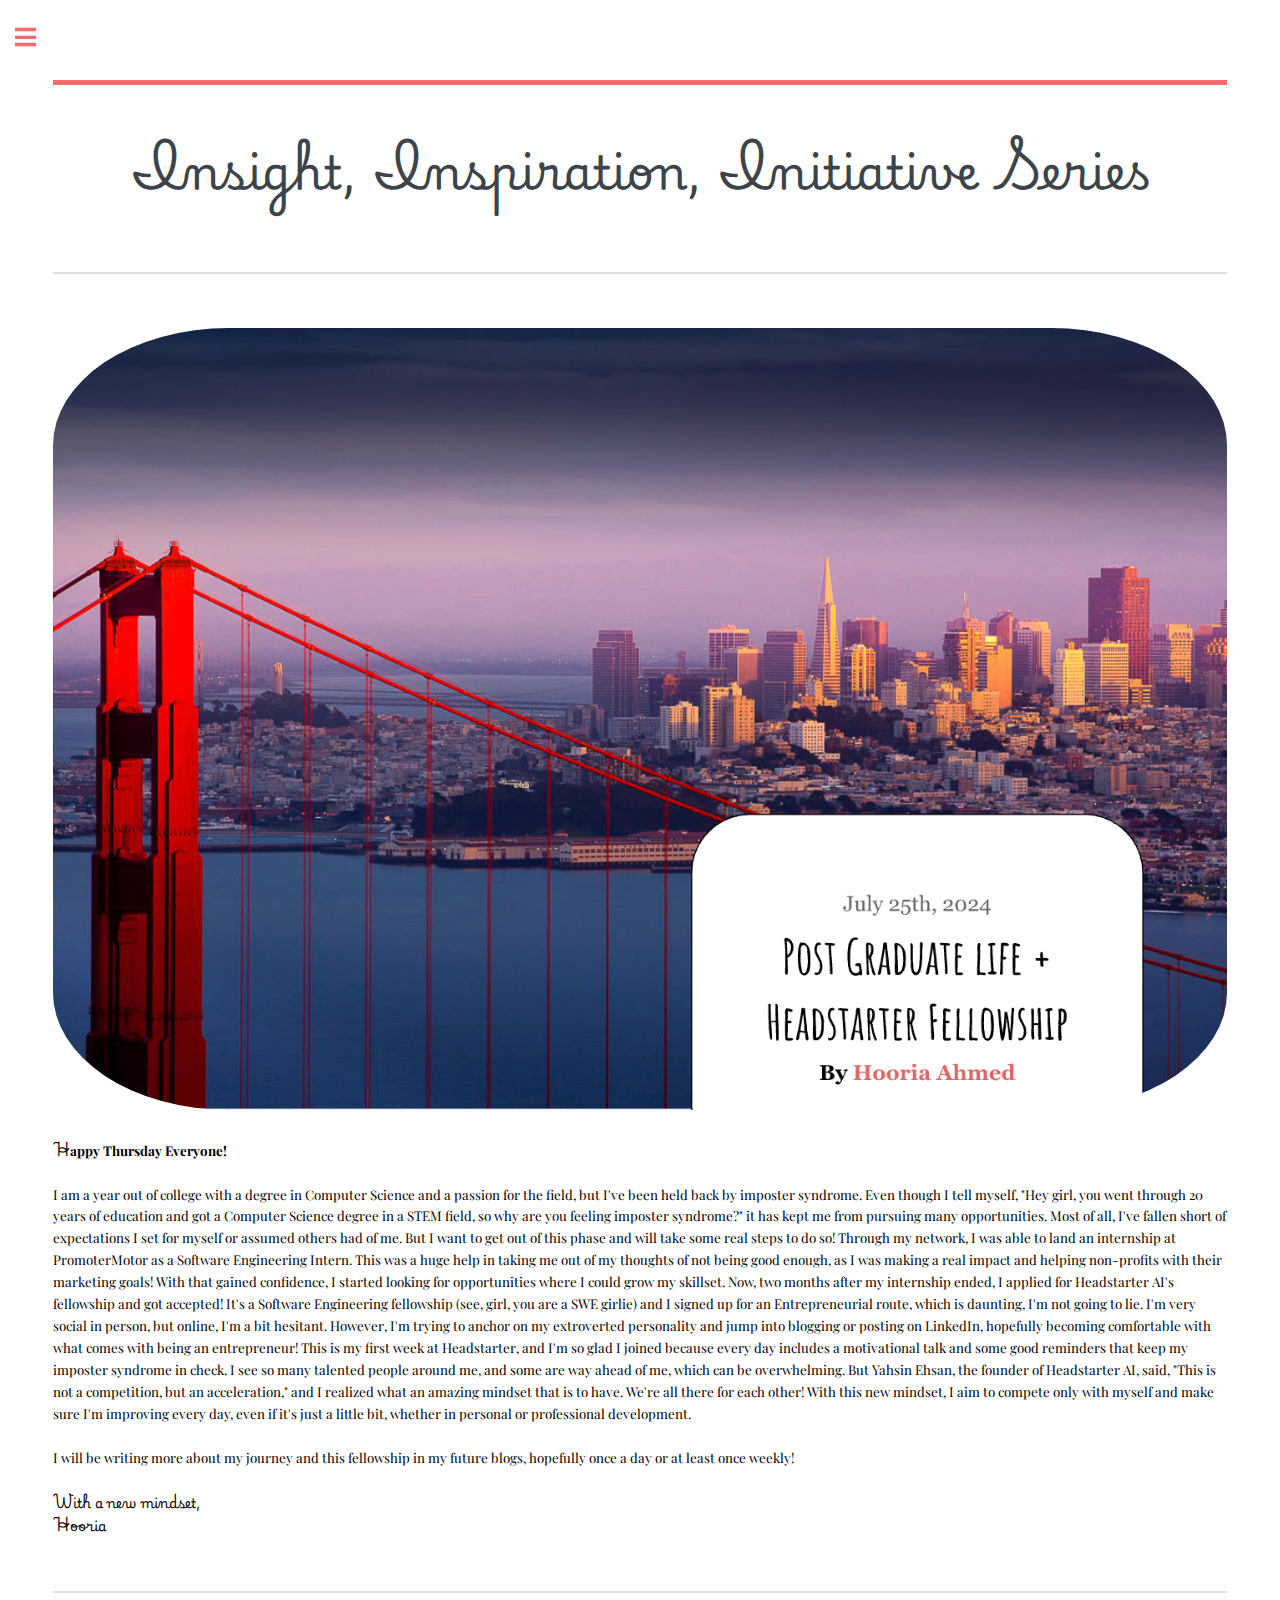
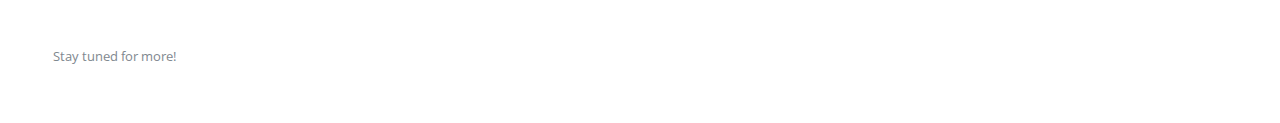
==== blog.html @ daa0fefb "Update blog.html" ====
<!DOCTYPE HTML>
<!--
	Editorial by HTML5 UP
	html5up.net | @ajlkn
	Free for personal and commercial use under the CCA 3.0 license (html5up.net/license)
-->
<html>
	<head>
		<title>Blog</title>
		<meta charset="utf-8" />
		<meta name="viewport" content="width=device-width, initial-scale=1, user-scalable=no" />
		<link rel="stylesheet" href="assets/css/main.css" />

		<!--Font Styles-->
		<link rel="preconnect" href="https://fonts.googleapis.com">
		<link rel="preconnect" href="https://fonts.gstatic.com" crossorigin>
		<link href="https://fonts.googleapis.com/css2?family=Playwrite+AR&display=swap" rel="stylesheet">
		<link href="https://fonts.googleapis.com/css2?family=Playfair+Display:ital,wght@0,400..900;1,400..900&display=swap" rel="stylesheet">

		<!-- Google tag (gtag.js) -->
		<script async src="https://www.googletagmanager.com/gtag/js?id=G-G27FX4FXC3"></script>
		<script>
		window.dataLayer = window.dataLayer || [];
		function gtag(){dataLayer.push(arguments);}
		gtag('js', new Date());

		gtag('config', 'G-G27FX4FXC3');
		</script>
	</head>
	<body class="is-preload">

		<!-- Wrapper -->
			<div id="wrapper">

				<!-- Main -->
					<div id="main">
						<div class="inner">

							<!-- Header -->
								<header id="header">
								
									
								</header>

							<!-- Content -->
								<section>
									<header class="main">
										<h1 style="font-family: 'Playwrite AR', sans-serif; text-align: center;">Insight, Inspiration, Initiative Series</h1>
									</header>
								</section>

							<!--Blog #1 -->
								<section>
									<img class="image object blog-header-image" src="images/Blog1Image.png" alt="" />
									<p style="color: black; font-family: 'Playfair Display', sans-serif;"><br><span style="font-weight: bolder;"><span style="font-family: 'Playwrite AR';"> H</span>appy Thursday Everyone!</span><br><br>

										I am a year out of college with a degree in Computer Science and a passion for the field, but I've been held back by imposter syndrome. Even though I tell myself, "Hey girl, you went through 20 years of education and got a Computer Science degree in a STEM field, so why are you feeling imposter syndrome?" it has kept me from pursuing many opportunities. Most of all, I've fallen short of expectations I set for myself or assumed others had of me. But I want to get out of this phase and will take some real steps to do so!
										
										Through my network, I was able to land an internship at PromoterMotor as a Software Engineering Intern. This was a huge help in taking me out of my thoughts of not being good enough, as I was making a real impact and helping non-profits with their marketing goals! With that gained confidence, I started looking for opportunities where I could grow my skillset.
										
										Now, two months after my internship ended, I applied for Headstarter AI's fellowship and got accepted! It's a Software Engineering fellowship (see, girl, you are a SWE girlie) and I signed up for an Entrepreneurial route, which is daunting, I'm not going to lie. I'm very social in person, but online, I'm a bit hesitant. However, I'm trying to anchor on my extroverted personality and jump into blogging or posting on LinkedIn, hopefully becoming comfortable with what comes with being an entrepreneur!
										
										This is my first week at Headstarter, and I'm so glad I joined because every day includes a motivational talk and some good reminders that keep my imposter syndrome in check. I see so many talented people around me, and some are way ahead of me, which can be overwhelming. But Yahsin Ehsan, the founder of Headstarter AI, said, "This is not a competition, but an acceleration," and I realized what an amazing mindset that is to have. We're all there for each other!
										
										With this new mindset, I aim to compete only with myself and make sure I'm improving every day, even if it's just a little bit, whether in personal or professional development.<br>
										
										<br>I will be writing more about my journey and this fellowship in my future blogs, hopefully once a day or at least once weekly!<br>

										<br><span style="font-family: 'Playwrite AR';">With a new mindset,<br>Hooria</span>
										
									</p>

								</section>
							
							<!--Blog #2 -->
							<section>
								<!-- <img class="image object blog-header-image" src="images/Blog1Image.png" alt="" /> -->
								<p>Stay tuned for more!</p>

							</section>

						</div>
					</div>

				<!-- Sidebar -->
					<div id="sidebar">
						<div class="inner">

							<!-- Search
								<section id="search" class="alt">
									<form method="post" action="#">
										<input type="text" name="query" id="query" placeholder="Search" />
									</form>
								</section> -->

							<!-- Menu -->
								<nav id="menu">
									<header class="major">
										<h2>Menu</h2>
									</header>
									<ul>
										<li><a href="index.html">Homepage</a></li>
										<li><a href="blog.html">Blog</a></li>
										<!-- <li><a href="elements.html">Elements</a></li> -->
										
								</nav>

							<!-- Section -->
								<section>
									<header class="major">
										<h2>Recent Blogs</h2>
									</header>
									<div class="mini-posts">
										<article>
											<a href="blog.html" class="image"><img src="images/Blog1Image.png" alt="" /></a>
											<a href="blog.html"><p>Post-graduate Life and Headstarter Fellowship</a>
											</p>
										</article>
										
									<ul class="actions">
										<li><a href="blog.html" class="button">More</a></li>
									</ul>
								</section>

							<!-- Section -->
							<section>
								<header class="major">
									<h2>Get in touch</h2>
								</header>
								<p>Connect with me!</p>
								<ul class="contact">
									<li class="icon solid fa-envelope"><a href="#">hooriaahmed54@gmail.com</a></li>
									<li class="icon solid fa-phone">On request only!</li>
									<li class="icon solid fa-home">SF Bay Area</li>
								</ul>
							</section>

						<!-- Footer -->
							<footer id="footer">
								<p class="copyright">&copy; Untitled. All rights reserved. Demo Images: <a href="https://unsplash.com">Unsplash</a>. Design: <a href="https://html5up.net">HTML5 UP</a>.</p>
							</footer>

						</div>
					</div>

			</div>

		<!-- Scripts -->
			<script src="assets/js/jquery.min.js"></script>
			<script src="assets/js/browser.min.js"></script>
			<script src="assets/js/breakpoints.min.js"></script>
			<script src="assets/js/util.js"></script>
			<script src="assets/js/main.js"></script>

	</body>
</html>
---- assets/css/main.css ----
@import url(fontawesome-all.min.css);
@import url("https://fonts.googleapis.com/css?family=Open+Sans:400,600,400italic,600italic|Roboto+Slab:400,700");
/*
	Editorial by HTML5 UP
	html5up.net | @ajlkn
	Free for personal and commercial use under the CCA 3.0 license (html5up.net/license)
*/
html, body, div, span, applet, object,
iframe, h1, h2, h3, h4, h5, h6, p, blockquote,
pre, a, abbr, acronym, address, big, cite,
code, del, dfn, em, img, ins, kbd, q, s, samp,
small, strike, strong, sub, sup, tt, var, b,
u, i, center, dl, dt, dd, ol, ul, li, fieldset,
form, label, legend, table, caption, tbody,
tfoot, thead, tr, th, td, article, aside,
canvas, details, embed, figure, figcaption,
footer, header, hgroup, menu, nav, output, ruby,
section, summary, time, mark, audio, video {
  margin: 0;
  padding: 0;
  border: 0;
  font-size: 100%;
  font: inherit;
  vertical-align: baseline; }

article, aside, details, figcaption, figure,
footer, header, hgroup, menu, nav, section {
  display: block; }

body {
  line-height: 1; }

ol, ul {
  list-style: none; }

blockquote, q {
  quotes: none; }
  blockquote:before, blockquote:after, q:before, q:after {
    content: '';
    content: none; }

table {
  border-collapse: collapse;
  border-spacing: 0; }

body {
  -webkit-text-size-adjust: none; }

mark {
  background-color: transparent;
  color: inherit; }

input::-moz-focus-inner {
  border: 0;
  padding: 0; }

input, select, textarea {
  -moz-appearance: none;
  -webkit-appearance: none;
  -ms-appearance: none;
  appearance: none; }

/* Basic */
@-ms-viewport {
  width: device-width; }

body {
  -ms-overflow-style: scrollbar; }

@media screen and (max-width: 480px) {
  html, body {
    min-width: 320px; } }

html {
  box-sizing: border-box; }

*, *:before, *:after {
  box-sizing: inherit; }

body {
  background: #ffffff; }
  body.is-preload *, body.is-preload *:before, body.is-preload *:after, body.is-resizing *, body.is-resizing *:before, body.is-resizing *:after {
    -moz-animation: none !important;
    -webkit-animation: none !important;
    -ms-animation: none !important;
    animation: none !important;
    -moz-transition: none !important;
    -webkit-transition: none !important;
    -ms-transition: none !important;
    transition: none !important; }

/* Type */
body, input, select, textarea {
  color: #7f888f;
  font-family: "Open Sans", sans-serif;
  font-size: 13pt;
  font-weight: 400;
  line-height: 1.65; }
  @media screen and (max-width: 1680px) {
    body, input, select, textarea {
      font-size: 11pt; } }
  @media screen and (max-width: 1280px) {
    body, input, select, textarea {
      font-size: 10pt; } }
  @media screen and (max-width: 360px) {
    body, input, select, textarea {
      font-size: 9pt; } }

a {
  -moz-transition: color 0.2s ease-in-out, border-bottom-color 0.2s ease-in-out;
  -webkit-transition: color 0.2s ease-in-out, border-bottom-color 0.2s ease-in-out;
  -ms-transition: color 0.2s ease-in-out, border-bottom-color 0.2s ease-in-out;
  transition: color 0.2s ease-in-out, border-bottom-color 0.2s ease-in-out;
  border-bottom: dotted 1px;
  color: #f56a6a;
  text-decoration: none; }
  a:hover {
    border-bottom-color: #f56a6a;
    color: #f56a6a !important; }
    a:hover strong {
      color: inherit; }

strong, b {
  color: #3d4449;
  font-weight: 600; }

em, i {
  font-style: italic; }

p {
  margin: 0 0 2em 0; }

h1, h2, h3, h4, h5, h6 {
  color: #3d4449;
  font-family: "Roboto Slab", serif;
  font-weight: 700;
  line-height: 1.5;
  margin: 0 0 1em 0; }
  h1 a, h2 a, h3 a, h4 a, h5 a, h6 a {
    color: inherit;
    text-decoration: none;
    border-bottom: 0; }

h1 {
  font-size: 4em;
  margin: 0 0 0.5em 0;
  line-height: 1.3; }

h2 {
  font-size: 1.75em; }

h3 {
  font-size: 1.25em; }

h4 {
  font-size: 1.1em; }

h5 {
  font-size: 0.9em; }

h6 {
  font-size: 0.7em; }

@media screen and (max-width: 1680px) {
  h1 {
    font-size: 3.5em; } }

@media screen and (max-width: 980px) {
  h1 {
    font-size: 3.25em; } }

@media screen and (max-width: 736px) {
  h1 {
    font-size: 2em;
    line-height: 1.4; }
  h2 {
    font-size: 1.5em; } }

sub {
  font-size: 0.8em;
  position: relative;
  top: 0.5em; }

sup {
  font-size: 0.8em;
  position: relative;
  top: -0.5em; }

blockquote {
  border-left: solid 3px rgba(210, 215, 217, 0.75);
  font-style: italic;
  margin: 0 0 2em 0;
  padding: 0.5em 0 0.5em 2em; }

code {
  background: rgba(230, 235, 237, 0.25);
  border-radius: 0.375em;
  border: solid 1px rgba(210, 215, 217, 0.75);
  font-family: "Courier New", monospace;
  font-size: 0.9em;
  margin: 0 0.25em;
  padding: 0.25em 0.65em; }

pre {
  -webkit-overflow-scrolling: touch;
  font-family: "Courier New", monospace;
  font-size: 0.9em;
  margin: 0 0 2em 0; }
  pre code {
    display: block;
    line-height: 1.75;
    padding: 1em 1.5em;
    overflow-x: auto; }

hr {
  border: 0;
  border-bottom: solid 1px rgba(210, 215, 217, 0.75);
  margin: 2em 0; }
  hr.major {
    margin: 3em 0; }

.align-left {
  text-align: left; }

.align-center {
  text-align: center; }

.align-right {
  text-align: right; }

/* Row */
.row {
  display: flex;
  flex-wrap: wrap;
  box-sizing: border-box;
  align-items: stretch; }
  .row > * {
    box-sizing: border-box; }
  .row.gtr-uniform > * > :last-child {
    margin-bottom: 0; }
  .row.aln-left {
    justify-content: flex-start; }
  .row.aln-center {
    justify-content: center; }
  .row.aln-right {
    justify-content: flex-end; }
  .row.aln-top {
    align-items: flex-start; }
  .row.aln-middle {
    align-items: center; }
  .row.aln-bottom {
    align-items: flex-end; }
  .row > .imp {
    order: -1; }
  .row > .col-1 {
    width: 8.33333%; }
  .row > .off-1 {
    margin-left: 8.33333%; }
  .row > .col-2 {
    width: 16.66667%; }
  .row > .off-2 {
    margin-left: 16.66667%; }
  .row > .col-3 {
    width: 25%; }
  .row > .off-3 {
    margin-left: 25%; }
  .row > .col-4 {
    width: 33.33333%; }
  .row > .off-4 {
    margin-left: 33.33333%; }
  .row > .col-5 {
    width: 41.66667%; }
  .row > .off-5 {
    margin-left: 41.66667%; }
  .row > .col-6 {
    width: 50%; }
  .row > .off-6 {
    margin-left: 50%; }
  .row > .col-7 {
    width: 58.33333%; }
  .row > .off-7 {
    margin-left: 58.33333%; }
  .row > .col-8 {
    width: 66.66667%; }
  .row > .off-8 {
    margin-left: 66.66667%; }
  .row > .col-9 {
    width: 75%; }
  .row > .off-9 {
    margin-left: 75%; }
  .row > .col-10 {
    width: 83.33333%; }
  .row > .off-10 {
    margin-left: 83.33333%; }
  .row > .col-11 {
    width: 91.66667%; }
  .row > .off-11 {
    margin-left: 91.66667%; }
  .row > .col-12 {
    width: 100%; }
  .row > .off-12 {
    margin-left: 100%; }
  .row.gtr-0 {
    margin-top: 0;
    margin-left: 0em; }
    .row.gtr-0 > * {
      padding: 0 0 0 0em; }
    .row.gtr-0.gtr-uniform {
      margin-top: 0em; }
      .row.gtr-0.gtr-uniform > * {
        padding-top: 0em; }
  .row.gtr-25 {
    margin-top: 0;
    margin-left: -0.375em; }
    .row.gtr-25 > * {
      padding: 0 0 0 0.375em; }
    .row.gtr-25.gtr-uniform {
      margin-top: -0.375em; }
      .row.gtr-25.gtr-uniform > * {
        padding-top: 0.375em; }
  .row.gtr-50 {
    margin-top: 0;
    margin-left: -0.75em; }
    .row.gtr-50 > * {
      padding: 0 0 0 0.75em; }
    .row.gtr-50.gtr-uniform {
      margin-top: -0.75em; }
      .row.gtr-50.gtr-uniform > * {
        padding-top: 0.75em; }
  .row {
    margin-top: 0;
    margin-left: -1.5em; }
    .row > * {
      padding: 0 0 0 1.5em; }
    .row.gtr-uniform {
      margin-top: -1.5em; }
      .row.gtr-uniform > * {
        padding-top: 1.5em; }
  .row.gtr-150 {
    margin-top: 0;
    margin-left: -2.25em; }
    .row.gtr-150 > * {
      padding: 0 0 0 2.25em; }
    .row.gtr-150.gtr-uniform {
      margin-top: -2.25em; }
      .row.gtr-150.gtr-uniform > * {
        padding-top: 2.25em; }
  .row.gtr-200 {
    margin-top: 0;
    margin-left: -3em; }
    .row.gtr-200 > * {
      padding: 0 0 0 3em; }
    .row.gtr-200.gtr-uniform {
      margin-top: -3em; }
      .row.gtr-200.gtr-uniform > * {
        padding-top: 3em; }
  @media screen and (max-width: 1680px) {
    .row {
      display: flex;
      flex-wrap: wrap;
      box-sizing: border-box;
      align-items: stretch; }
      .row > * {
        box-sizing: border-box; }
      .row.gtr-uniform > * > :last-child {
        margin-bottom: 0; }
      .row.aln-left {
        justify-content: flex-start; }
      .row.aln-center {
        justify-content: center; }
      .row.aln-right {
        justify-content: flex-end; }
      .row.aln-top {
        align-items: flex-start; }
      .row.aln-middle {
        align-items: center; }
      .row.aln-bottom {
        align-items: flex-end; }
      .row > .imp-xlarge {
        order: -1; }
      .row > .col-1-xlarge {
        width: 8.33333%; }
      .row > .off-1-xlarge {
        margin-left: 8.33333%; }
      .row > .col-2-xlarge {
        width: 16.66667%; }
      .row > .off-2-xlarge {
        margin-left: 16.66667%; }
      .row > .col-3-xlarge {
        width: 25%; }
      .row > .off-3-xlarge {
        margin-left: 25%; }
      .row > .col-4-xlarge {
        width: 33.33333%; }
      .row > .off-4-xlarge {
        margin-left: 33.33333%; }
      .row > .col-5-xlarge {
        width: 41.66667%; }
      .row > .off-5-xlarge {
        margin-left: 41.66667%; }
      .row > .col-6-xlarge {
        width: 50%; }
      .row > .off-6-xlarge {
        margin-left: 50%; }
      .row > .col-7-xlarge {
        width: 58.33333%; }
      .row > .off-7-xlarge {
        margin-left: 58.33333%; }
      .row > .col-8-xlarge {
        width: 66.66667%; }
      .row > .off-8-xlarge {
        margin-left: 66.66667%; }
      .row > .col-9-xlarge {
        width: 75%; }
      .row > .off-9-xlarge {
        margin-left: 75%; }
      .row > .col-10-xlarge {
        width: 83.33333%; }
      .row > .off-10-xlarge {
        margin-left: 83.33333%; }
      .row > .col-11-xlarge {
        width: 91.66667%; }
      .row > .off-11-xlarge {
        margin-left: 91.66667%; }
      .row > .col-12-xlarge {
        width: 100%; }
      .row > .off-12-xlarge {
        margin-left: 100%; }
      .row.gtr-0 {
        margin-top: 0;
        margin-left: 0em; }
        .row.gtr-0 > * {
          padding: 0 0 0 0em; }
        .row.gtr-0.gtr-uniform {
          margin-top: 0em; }
          .row.gtr-0.gtr-uniform > * {
            padding-top: 0em; }
      .row.gtr-25 {
        margin-top: 0;
        margin-left: -0.375em; }
        .row.gtr-25 > * {
          padding: 0 0 0 0.375em; }
        .row.gtr-25.gtr-uniform {
          margin-top: -0.375em; }
          .row.gtr-25.gtr-uniform > * {
            padding-top: 0.375em; }
      .row.gtr-50 {
        margin-top: 0;
        margin-left: -0.75em; }
        .row.gtr-50 > * {
          padding: 0 0 0 0.75em; }
        .row.gtr-50.gtr-uniform {
          margin-top: -0.75em; }
          .row.gtr-50.gtr-uniform > * {
            padding-top: 0.75em; }
      .row {
        margin-top: 0;
        margin-left: -1.5em; }
        .row > * {
          padding: 0 0 0 1.5em; }
        .row.gtr-uniform {
          margin-top: -1.5em; }
          .row.gtr-uniform > * {
            padding-top: 1.5em; }
      .row.gtr-150 {
        margin-top: 0;
        margin-left: -2.25em; }
        .row.gtr-150 > * {
          padding: 0 0 0 2.25em; }
        .row.gtr-150.gtr-uniform {
          margin-top: -2.25em; }
          .row.gtr-150.gtr-uniform > * {
            padding-top: 2.25em; }
      .row.gtr-200 {
        margin-top: 0;
        margin-left: -3em; }
        .row.gtr-200 > * {
          padding: 0 0 0 3em; }
        .row.gtr-200.gtr-uniform {
          margin-top: -3em; }
          .row.gtr-200.gtr-uniform > * {
            padding-top: 3em; } }
  @media screen and (max-width: 1280px) {
    .row {
      display: flex;
      flex-wrap: wrap;
      box-sizing: border-box;
      align-items: stretch; }
      .row > * {
        box-sizing: border-box; }
      .row.gtr-uniform > * > :last-child {
        margin-bottom: 0; }
      .row.aln-left {
        justify-content: flex-start; }
      .row.aln-center {
        justify-content: center; }
      .row.aln-right {
        justify-content: flex-end; }
      .row.aln-top {
        align-items: flex-start; }
      .row.aln-middle {
        align-items: center; }
      .row.aln-bottom {
        align-items: flex-end; }
      .row > .imp-large {
        order: -1; }
      .row > .col-1-large {
        width: 8.33333%; }
      .row > .off-1-large {
        margin-left: 8.33333%; }
      .row > .col-2-large {
        width: 16.66667%; }
      .row > .off-2-large {
        margin-left: 16.66667%; }
      .row > .col-3-large {
        width: 25%; }
      .row > .off-3-large {
        margin-left: 25%; }
      .row > .col-4-large {
        width: 33.33333%; }
      .row > .off-4-large {
        margin-left: 33.33333%; }
      .row > .col-5-large {
        width: 41.66667%; }
      .row > .off-5-large {
        margin-left: 41.66667%; }
      .row > .col-6-large {
        width: 50%; }
      .row > .off-6-large {
        margin-left: 50%; }
      .row > .col-7-large {
        width: 58.33333%; }
      .row > .off-7-large {
        margin-left: 58.33333%; }
      .row > .col-8-large {
        width: 66.66667%; }
      .row > .off-8-large {
        margin-left: 66.66667%; }
      .row > .col-9-large {
        width: 75%; }
      .row > .off-9-large {
        margin-left: 75%; }
      .row > .col-10-large {
        width: 83.33333%; }
      .row > .off-10-large {
        margin-left: 83.33333%; }
      .row > .col-11-large {
        width: 91.66667%; }
      .row > .off-11-large {
        margin-left: 91.66667%; }
      .row > .col-12-large {
        width: 100%; }
      .row > .off-12-large {
        margin-left: 100%; }
      .row.gtr-0 {
        margin-top: 0;
        margin-left: 0em; }
        .row.gtr-0 > * {
          padding: 0 0 0 0em; }
        .row.gtr-0.gtr-uniform {
          margin-top: 0em; }
          .row.gtr-0.gtr-uniform > * {
            padding-top: 0em; }
      .row.gtr-25 {
        margin-top: 0;
        margin-left: -0.375em; }
        .row.gtr-25 > * {
          padding: 0 0 0 0.375em; }
        .row.gtr-25.gtr-uniform {
          margin-top: -0.375em; }
          .row.gtr-25.gtr-uniform > * {
            padding-top: 0.375em; }
      .row.gtr-50 {
        margin-top: 0;
        margin-left: -0.75em; }
        .row.gtr-50 > * {
          padding: 0 0 0 0.75em; }
        .row.gtr-50.gtr-uniform {
          margin-top: -0.75em; }
          .row.gtr-50.gtr-uniform > * {
            padding-top: 0.75em; }
      .row {
        margin-top: 0;
        margin-left: -1.5em; }
        .row > * {
          padding: 0 0 0 1.5em; }
        .row.gtr-uniform {
          margin-top: -1.5em; }
          .row.gtr-uniform > * {
            padding-top: 1.5em; }
      .row.gtr-150 {
        margin-top: 0;
        margin-left: -2.25em; }
        .row.gtr-150 > * {
          padding: 0 0 0 2.25em; }
        .row.gtr-150.gtr-uniform {
          margin-top: -2.25em; }
          .row.gtr-150.gtr-uniform > * {
            padding-top: 2.25em; }
      .row.gtr-200 {
        margin-top: 0;
        margin-left: -3em; }
        .row.gtr-200 > * {
          padding: 0 0 0 3em; }
        .row.gtr-200.gtr-uniform {
          margin-top: -3em; }
          .row.gtr-200.gtr-uniform > * {
            padding-top: 3em; } }
  @media screen and (max-width: 980px) {
    .row {
      display: flex;
      flex-wrap: wrap;
      box-sizing: border-box;
      align-items: stretch; }
      .row > * {
        box-sizing: border-box; }
      .row.gtr-uniform > * > :last-child {
        margin-bottom: 0; }
      .row.aln-left {
        justify-content: flex-start; }
      .row.aln-center {
        justify-content: center; }
      .row.aln-right {
        justify-content: flex-end; }
      .row.aln-top {
        align-items: flex-start; }
      .row.aln-middle {
        align-items: center; }
      .row.aln-bottom {
        align-items: flex-end; }
      .row > .imp-medium {
        order: -1; }
      .row > .col-1-medium {
        width: 8.33333%; }
      .row > .off-1-medium {
        margin-left: 8.33333%; }
      .row > .col-2-medium {
        width: 16.66667%; }
      .row > .off-2-medium {
        margin-left: 16.66667%; }
      .row > .col-3-medium {
        width: 25%; }
      .row > .off-3-medium {
        margin-left: 25%; }
      .row > .col-4-medium {
        width: 33.33333%; }
      .row > .off-4-medium {
        margin-left: 33.33333%; }
      .row > .col-5-medium {
        width: 41.66667%; }
      .row > .off-5-medium {
        margin-left: 41.66667%; }
      .row > .col-6-medium {
        width: 50%; }
      .row > .off-6-medium {
        margin-left: 50%; }
      .row > .col-7-medium {
        width: 58.33333%; }
      .row > .off-7-medium {
        margin-left: 58.33333%; }
      .row > .col-8-medium {
        width: 66.66667%; }
      .row > .off-8-medium {
        margin-left: 66.66667%; }
      .row > .col-9-medium {
        width: 75%; }
      .row > .off-9-medium {
        margin-left: 75%; }
      .row > .col-10-medium {
        width: 83.33333%; }
      .row > .off-10-medium {
        margin-left: 83.33333%; }
      .row > .col-11-medium {
        width: 91.66667%; }
      .row > .off-11-medium {
        margin-left: 91.66667%; }
      .row > .col-12-medium {
        width: 100%; }
      .row > .off-12-medium {
        margin-left: 100%; }
      .row.gtr-0 {
        margin-top: 0;
        margin-left: 0em; }
        .row.gtr-0 > * {
          padding: 0 0 0 0em; }
        .row.gtr-0.gtr-uniform {
          margin-top: 0em; }
          .row.gtr-0.gtr-uniform > * {
            padding-top: 0em; }
      .row.gtr-25 {
        margin-top: 0;
        margin-left: -0.375em; }
        .row.gtr-25 > * {
          padding: 0 0 0 0.375em; }
        .row.gtr-25.gtr-uniform {
          margin-top: -0.375em; }
          .row.gtr-25.gtr-uniform > * {
            padding-top: 0.375em; }
      .row.gtr-50 {
        margin-top: 0;
        margin-left: -0.75em; }
        .row.gtr-50 > * {
          padding: 0 0 0 0.75em; }
        .row.gtr-50.gtr-uniform {
          margin-top: -0.75em; }
          .row.gtr-50.gtr-uniform > * {
            padding-top: 0.75em; }
      .row {
        margin-top: 0;
        margin-left: -1.5em; }
        .row > * {
          padding: 0 0 0 1.5em; }
        .row.gtr-uniform {
          margin-top: -1.5em; }
          .row.gtr-uniform > * {
            padding-top: 1.5em; }
      .row.gtr-150 {
        margin-top: 0;
        margin-left: -2.25em; }
        .row.gtr-150 > * {
          padding: 0 0 0 2.25em; }
        .row.gtr-150.gtr-uniform {
          margin-top: -2.25em; }
          .row.gtr-150.gtr-uniform > * {
            padding-top: 2.25em; }
      .row.gtr-200 {
        margin-top: 0;
        margin-left: -3em; }
        .row.gtr-200 > * {
          padding: 0 0 0 3em; }
        .row.gtr-200.gtr-uniform {
          margin-top: -3em; }
          .row.gtr-200.gtr-uniform > * {
            padding-top: 3em; } }
  @media screen and (max-width: 736px) {
    .row {
      display: flex;
      flex-wrap: wrap;
      box-sizing: border-box;
      align-items: stretch; }
      .row > * {
        box-sizing: border-box; }
      .row.gtr-uniform > * > :last-child {
        margin-bottom: 0; }
      .row.aln-left {
        justify-content: flex-start; }
      .row.aln-center {
        justify-content: center; }
      .row.aln-right {
        justify-content: flex-end; }
      .row.aln-top {
        align-items: flex-start; }
      .row.aln-middle {
        align-items: center; }
      .row.aln-bottom {
        align-items: flex-end; }
      .row > .imp-small {
        order: -1; }
      .row > .col-1-small {
        width: 8.33333%; }
      .row > .off-1-small {
        margin-left: 8.33333%; }
      .row > .col-2-small {
        width: 16.66667%; }
      .row > .off-2-small {
        margin-left: 16.66667%; }
      .row > .col-3-small {
        width: 25%; }
      .row > .off-3-small {
        margin-left: 25%; }
      .row > .col-4-small {
        width: 33.33333%; }
      .row > .off-4-small {
        margin-left: 33.33333%; }
      .row > .col-5-small {
        width: 41.66667%; }
      .row > .off-5-small {
        margin-left: 41.66667%; }
      .row > .col-6-small {
        width: 50%; }
      .row > .off-6-small {
        margin-left: 50%; }
      .row > .col-7-small {
        width: 58.33333%; }
      .row > .off-7-small {
        margin-left: 58.33333%; }
      .row > .col-8-small {
        width: 66.66667%; }
      .row > .off-8-small {
        margin-left: 66.66667%; }
      .row > .col-9-small {
        width: 75%; }
      .row > .off-9-small {
        margin-left: 75%; }
      .row > .col-10-small {
        width: 83.33333%; }
      .row > .off-10-small {
        margin-left: 83.33333%; }
      .row > .col-11-small {
        width: 91.66667%; }
      .row > .off-11-small {
        margin-left: 91.66667%; }
      .row > .col-12-small {
        width: 100%; }
      .row > .off-12-small {
        margin-left: 100%; }
      .row.gtr-0 {
        margin-top: 0;
        margin-left: 0em; }
        .row.gtr-0 > * {
          padding: 0 0 0 0em; }
        .row.gtr-0.gtr-uniform {
          margin-top: 0em; }
          .row.gtr-0.gtr-uniform > * {
            padding-top: 0em; }
      .row.gtr-25 {
        margin-top: 0;
        margin-left: -0.375em; }
        .row.gtr-25 > * {
          padding: 0 0 0 0.375em; }
        .row.gtr-25.gtr-uniform {
          margin-top: -0.375em; }
          .row.gtr-25.gtr-uniform > * {
            padding-top: 0.375em; }
      .row.gtr-50 {
        margin-top: 0;
        margin-left: -0.75em; }
        .row.gtr-50 > * {
          padding: 0 0 0 0.75em; }
        .row.gtr-50.gtr-uniform {
          margin-top: -0.75em; }
          .row.gtr-50.gtr-uniform > * {
            padding-top: 0.75em; }
      .row {
        margin-top: 0;
        margin-left: -1.5em; }
        .row > * {
          padding: 0 0 0 1.5em; }
        .row.gtr-uniform {
          margin-top: -1.5em; }
          .row.gtr-uniform > * {
            padding-top: 1.5em; }
      .row.gtr-150 {
        margin-top: 0;
        margin-left: -2.25em; }
        .row.gtr-150 > * {
          padding: 0 0 0 2.25em; }
        .row.gtr-150.gtr-uniform {
          margin-top: -2.25em; }
          .row.gtr-150.gtr-uniform > * {
            padding-top: 2.25em; }
      .row.gtr-200 {
        margin-top: 0;
        margin-left: -3em; }
        .row.gtr-200 > * {
          padding: 0 0 0 3em; }
        .row.gtr-200.gtr-uniform {
          margin-top: -3em; }
          .row.gtr-200.gtr-uniform > * {
            padding-top: 3em; } }
  @media screen and (max-width: 480px) {
    .row {
      display: flex;
      flex-wrap: wrap;
      box-sizing: border-box;
      align-items: stretch; }
      .row > * {
        box-sizing: border-box; }
      .row.gtr-uniform > * > :last-child {
        margin-bottom: 0; }
      .row.aln-left {
        justify-content: flex-start; }
      .row.aln-center {
        justify-content: center; }
      .row.aln-right {
        justify-content: flex-end; }
      .row.aln-top {
        align-items: flex-start; }
      .row.aln-middle {
        align-items: center; }
      .row.aln-bottom {
        align-items: flex-end; }
      .row > .imp-xsmall {
        order: -1; }
      .row > .col-1-xsmall {
        width: 8.33333%; }
      .row > .off-1-xsmall {
        margin-left: 8.33333%; }
      .row > .col-2-xsmall {
        width: 16.66667%; }
      .row > .off-2-xsmall {
        margin-left: 16.66667%; }
      .row > .col-3-xsmall {
        width: 25%; }
      .row > .off-3-xsmall {
        margin-left: 25%; }
      .row > .col-4-xsmall {
        width: 33.33333%; }
      .row > .off-4-xsmall {
        margin-left: 33.33333%; }
      .row > .col-5-xsmall {
        width: 41.66667%; }
      .row > .off-5-xsmall {
        margin-left: 41.66667%; }
      .row > .col-6-xsmall {
        width: 50%; }
      .row > .off-6-xsmall {
        margin-left: 50%; }
      .row > .col-7-xsmall {
        width: 58.33333%; }
      .row > .off-7-xsmall {
        margin-left: 58.33333%; }
      .row > .col-8-xsmall {
        width: 66.66667%; }
      .row > .off-8-xsmall {
        margin-left: 66.66667%; }
      .row > .col-9-xsmall {
        width: 75%; }
      .row > .off-9-xsmall {
        margin-left: 75%; }
      .row > .col-10-xsmall {
        width: 83.33333%; }
      .row > .off-10-xsmall {
        margin-left: 83.33333%; }
      .row > .col-11-xsmall {
        width: 91.66667%; }
      .row > .off-11-xsmall {
        margin-left: 91.66667%; }
      .row > .col-12-xsmall {
        width: 100%; }
      .row > .off-12-xsmall {
        margin-left: 100%; }
      .row.gtr-0 {
        margin-top: 0;
        margin-left: 0em; }
        .row.gtr-0 > * {
          padding: 0 0 0 0em; }
        .row.gtr-0.gtr-uniform {
          margin-top: 0em; }
          .row.gtr-0.gtr-uniform > * {
            padding-top: 0em; }
      .row.gtr-25 {
        margin-top: 0;
        margin-left: -0.375em; }
        .row.gtr-25 > * {
          padding: 0 0 0 0.375em; }
        .row.gtr-25.gtr-uniform {
          margin-top: -0.375em; }
          .row.gtr-25.gtr-uniform > * {
            padding-top: 0.375em; }
      .row.gtr-50 {
        margin-top: 0;
        margin-left: -0.75em; }
        .row.gtr-50 > * {
          padding: 0 0 0 0.75em; }
        .row.gtr-50.gtr-uniform {
          margin-top: -0.75em; }
          .row.gtr-50.gtr-uniform > * {
            padding-top: 0.75em; }
      .row {
        margin-top: 0;
        margin-left: -1.5em; }
        .row > * {
          padding: 0 0 0 1.5em; }
        .row.gtr-uniform {
          margin-top: -1.5em; }
          .row.gtr-uniform > * {
            padding-top: 1.5em; }
      .row.gtr-150 {
        margin-top: 0;
        margin-left: -2.25em; }
        .row.gtr-150 > * {
          padding: 0 0 0 2.25em; }
        .row.gtr-150.gtr-uniform {
          margin-top: -2.25em; }
          .row.gtr-150.gtr-uniform > * {
            padding-top: 2.25em; }
      .row.gtr-200 {
        margin-top: 0;
        margin-left: -3em; }
        .row.gtr-200 > * {
          padding: 0 0 0 3em; }
        .row.gtr-200.gtr-uniform {
          margin-top: -3em; }
          .row.gtr-200.gtr-uniform > * {
            padding-top: 3em; } }

/* Section/Article */
section.special, article.special {
  text-align: center; }

header p {
  font-family: "Roboto Slab", serif;
  font-size: 1em;
  font-weight: 400;
  letter-spacing: 0.075em;
  margin-top: -0.5em;
  text-transform: uppercase; }

header.major > :last-child {
  border-bottom: solid 3px #f56a6a;
  display: inline-block;
  margin: 0 0 2em 0;
  padding: 0 0.75em 0.5em 0; }

header.main > :last-child {
  margin: 0 0 1em 0; }

/* Form */
form {
  margin: 0 0 2em 0; }

label {
  color: #3d4449;
  display: block;
  font-size: 0.9em;
  font-weight: 600;
  margin: 0 0 1em 0; }

input[type="text"],
input[type="password"],
input[type="email"],
input[type="tel"],
input[type="search"],
input[type="url"],
select,
textarea {
  -moz-appearance: none;
  -webkit-appearance: none;
  -ms-appearance: none;
  appearance: none;
  background: #ffffff;
  border-radius: 0.375em;
  border: none;
  border: solid 1px rgba(210, 215, 217, 0.75);
  color: inherit;
  display: block;
  outline: 0;
  padding: 0 1em;
  text-decoration: none;
  width: 100%; }
  input[type="text"]:invalid,
  input[type="password"]:invalid,
  input[type="email"]:invalid,
  input[type="tel"]:invalid,
  input[type="search"]:invalid,
  input[type="url"]:invalid,
  select:invalid,
  textarea:invalid {
    box-shadow: none; }
  input[type="text"]:focus,
  input[type="password"]:focus,
  input[type="email"]:focus,
  input[type="tel"]:focus,
  input[type="search"]:focus,
  input[type="url"]:focus,
  select:focus,
  textarea:focus {
    border-color: #f56a6a;
    box-shadow: 0 0 0 1px #f56a6a; }

select {
  background-image: url("data:image/svg+xml;charset=utf8,%3Csvg xmlns='http://www.w3.org/2000/svg' width='40' height='40' preserveAspectRatio='none' viewBox='0 0 40 40'%3E%3Cpath d='M9.4,12.3l10.4,10.4l10.4-10.4c0.2-0.2,0.5-0.4,0.9-0.4c0.3,0,0.6,0.1,0.9,0.4l3.3,3.3c0.2,0.2,0.4,0.5,0.4,0.9 c0,0.4-0.1,0.6-0.4,0.9L20.7,31.9c-0.2,0.2-0.5,0.4-0.9,0.4c-0.3,0-0.6-0.1-0.9-0.4L4.3,17.3c-0.2-0.2-0.4-0.5-0.4-0.9 c0-0.4,0.1-0.6,0.4-0.9l3.3-3.3c0.2-0.2,0.5-0.4,0.9-0.4S9.1,12.1,9.4,12.3z' fill='rgba(210, 215, 217, 0.75)' /%3E%3C/svg%3E");
  background-size: 1.25em;
  background-repeat: no-repeat;
  background-position: calc(100% - 1em) center;
  height: 2.75em;
  padding-right: 2.75em;
  text-overflow: ellipsis; }
  select option {
    color: #3d4449;
    background: #ffffff; }
  select:focus::-ms-value {
    background-color: transparent; }
  select::-ms-expand {
    display: none; }

input[type="text"],
input[type="password"],
input[type="email"],
input[type="tel"],
input[type="search"],
input[type="url"],
select {
  height: 2.75em; }

textarea {
  padding: 0.75em 1em; }

input[type="checkbox"],
input[type="radio"] {
  -moz-appearance: none;
  -webkit-appearance: none;
  -ms-appearance: none;
  appearance: none;
  display: block;
  float: left;
  margin-right: -2em;
  opacity: 0;
  width: 1em;
  z-index: -1; }
  input[type="checkbox"] + label,
  input[type="radio"] + label {
    text-decoration: none;
    color: #7f888f;
    cursor: pointer;
    display: inline-block;
    font-size: 1em;
    font-weight: 400;
    padding-left: 2.4em;
    padding-right: 0.75em;
    position: relative; }
    input[type="checkbox"] + label:before,
    input[type="radio"] + label:before {
      -moz-osx-font-smoothing: grayscale;
      -webkit-font-smoothing: antialiased;
      display: inline-block;
      font-style: normal;
      font-variant: normal;
      text-rendering: auto;
      line-height: 1;
      text-transform: none !important;
      font-family: 'Font Awesome 5 Free';
      font-weight: 900; }
    input[type="checkbox"] + label:before,
    input[type="radio"] + label:before {
      background: #ffffff;
      border-radius: 0.375em;
      border: solid 1px rgba(210, 215, 217, 0.75);
      content: '';
      display: inline-block;
      font-size: 0.8em;
      height: 2.0625em;
      left: 0;
      line-height: 2.0625em;
      position: absolute;
      text-align: center;
      top: 0;
      width: 2.0625em; }
  input[type="checkbox"]:checked + label:before,
  input[type="radio"]:checked + label:before {
    background: #3d4449;
    border-color: #3d4449;
    color: #ffffff;
    content: '\f00c'; }
  input[type="checkbox"]:focus + label:before,
  input[type="radio"]:focus + label:before {
    border-color: #f56a6a;
    box-shadow: 0 0 0 1px #f56a6a; }

input[type="checkbox"] + label:before {
  border-radius: 0.375em; }

input[type="radio"] + label:before {
  border-radius: 100%; }

::-webkit-input-placeholder {
  color: #9fa3a6 !important;
  opacity: 1.0; }

:-moz-placeholder {
  color: #9fa3a6 !important;
  opacity: 1.0; }

::-moz-placeholder {
  color: #9fa3a6 !important;
  opacity: 1.0; }

:-ms-input-placeholder {
  color: #9fa3a6 !important;
  opacity: 1.0; }

/* Box */
.box {
  border-radius: 0.375em;
  border: solid 1px rgba(210, 215, 217, 0.75);
  margin-bottom: 2em;
  padding: 1.5em; }
  .box > :last-child,
  .box > :last-child > :last-child,
  .box > :last-child > :last-child > :last-child {
    margin-bottom: 0; }
  .box.alt {
    border: 0;
    border-radius: 0;
    padding: 0; }

/* Icon */
.icon {
  text-decoration: none;
  border-bottom: none;
  position: relative; }
  .icon:before {
    -moz-osx-font-smoothing: grayscale;
    -webkit-font-smoothing: antialiased;
    display: inline-block;
    font-style: normal;
    font-variant: normal;
    text-rendering: auto;
    line-height: 1;
    text-transform: none !important;
    font-family: 'Font Awesome 5 Free';
    font-weight: 400; }
  .icon > .label {
    display: none; }
  .icon:before {
    line-height: inherit; }
  .icon.solid:before {
    font-weight: 900; }
  .icon.brands:before {
    font-family: 'Font Awesome 5 Brands'; }

/* Image */
.image {
  border-radius: 0.375em;
  border: 0;
  display: inline-block;
  position: relative; }
  .image img {
    border-radius: 0.375em;
    display: block; }
  .image.left, .image.right {
    max-width: 40%; }
    .image.left img, .image.right img {
      width: 100%; }
  .image.left {
    float: left;
    padding: 0 1.5em 1em 0;
    top: 0.25em; }
  .image.right {
    float: right;
    padding: 0 0 1em 1.5em;
    top: 0.25em; }
  .image.fit {
    display: block;
    margin: 0 0 2em 0;
    width: 100%; }
    .image.fit img {
      width: 100%; }
  .image.main {
    display: block;
    margin: 0 0 3em 0;
    width: 100%; }
    .image.main img {
      width: 100%; }

.blog-header-image {
  width: 100%; 
  height: 50%; 
  border-radius: 15%;
}

a.image {
  overflow: hidden; }
  a.image img {
    -moz-transition: -moz-transform 0.2s ease;
    -webkit-transition: -webkit-transform 0.2s ease;
    -ms-transition: -ms-transform 0.2s ease;
    transition: transform 0.2s ease; }
  a.image:hover img {
    -moz-transform: scale(1.075);
    -webkit-transform: scale(1.075);
    -ms-transform: scale(1.075);
    transform: scale(1.075); }

/* List */
ol {
  list-style: decimal;
  margin: 0 0 2em 0;
  padding-left: 1.25em; }
  ol li {
    padding-left: 0.25em; }

ul {
  list-style: disc;
  margin: 0 0 2em 0;
  padding-left: 1em; }
  ul li {
    padding-left: 0.5em; }
  ul.alt {
    list-style: none;
    padding-left: 0; }
    ul.alt li {
      border-top: solid 1px rgba(210, 215, 217, 0.75);
      padding: 0.5em 0; }
      ul.alt li:first-child {
        border-top: 0;
        padding-top: 0; }

dl {
  margin: 0 0 2em 0; }
  dl dt {
    display: block;
    font-weight: 600;
    margin: 0 0 1em 0; }
  dl dd {
    margin-left: 2em; }

/* Actions */
ul.actions {
  display: -moz-flex;
  display: -webkit-flex;
  display: -ms-flex;
  display: flex;
  cursor: default;
  list-style: none;
  margin-left: -1em;
  padding-left: 0; }
  ul.actions li {
    padding: 0 0 0 1em;
    vertical-align: middle; }
  ul.actions.special {
    -moz-justify-content: center;
    -webkit-justify-content: center;
    -ms-justify-content: center;
    justify-content: center;
    width: 100%;
    margin-left: 0; }
    ul.actions.special li:first-child {
      padding-left: 0; }
  ul.actions.stacked {
    -moz-flex-direction: column;
    -webkit-flex-direction: column;
    -ms-flex-direction: column;
    flex-direction: column;
    margin-left: 0; }
    ul.actions.stacked li {
      padding: 1.3em 0 0 0; }
      ul.actions.stacked li:first-child {
        padding-top: 0; }
  ul.actions.fit {
    width: calc(100% + 1em); }
    ul.actions.fit li {
      -moz-flex-grow: 1;
      -webkit-flex-grow: 1;
      -ms-flex-grow: 1;
      flex-grow: 1;
      -moz-flex-shrink: 1;
      -webkit-flex-shrink: 1;
      -ms-flex-shrink: 1;
      flex-shrink: 1;
      width: 100%; }
      ul.actions.fit li > * {
        width: 100%; }
    ul.actions.fit.stacked {
      width: 100%; }

/* Icons */
ul.icons {
  cursor: default;
  list-style: none;
  padding-left: 0; }
  ul.icons li {
    display: inline-block;
    padding: 0 1em 0 0; }
    ul.icons li:last-child {
      padding-right: 0; }
    ul.icons li .icon {
      color: inherit; }
      ul.icons li .icon:before {
        font-size: 1.25em; }

/* Contact */
ul.contact {
  list-style: none;
  padding: 0; }
  ul.contact li {
    text-decoration: none;
    border-top: solid 1px rgba(210, 215, 217, 0.75);
    margin: 1.5em 0 0 0;
    padding: 1.5em 0 0 3em;
    position: relative; }
    ul.contact li:before {
      -moz-osx-font-smoothing: grayscale;
      -webkit-font-smoothing: antialiased;
      display: inline-block;
      font-style: normal;
      font-variant: normal;
      text-rendering: auto;
      line-height: 1;
      text-transform: none !important;
      font-family: 'Font Awesome 5 Free';
      font-weight: 400; }
    ul.contact li:before {
      color: #f56a6a;
      display: inline-block;
      font-size: 1.5em;
      height: 1.125em;
      left: 0;
      line-height: 1.125em;
      position: absolute;
      text-align: center;
      top: 1em;
      width: 1.5em; }
    ul.contact li:first-child {
      border-top: 0;
      margin-top: 0;
      padding-top: 0; }
      ul.contact li:first-child:before {
        top: 0; }
    ul.contact li a {
      color: inherit; }

/* Pagination */
ul.pagination {
  cursor: default;
  list-style: none;
  padding-left: 0; }
  ul.pagination li {
    display: inline-block;
    padding-left: 0;
    vertical-align: middle; }
    ul.pagination li > .page {
      -moz-transition: background-color 0.2s ease-in-out, color 0.2s ease-in-out;
      -webkit-transition: background-color 0.2s ease-in-out, color 0.2s ease-in-out;
      -ms-transition: background-color 0.2s ease-in-out, color 0.2s ease-in-out;
      transition: background-color 0.2s ease-in-out, color 0.2s ease-in-out;
      border-bottom: 0;
      border-radius: 0.375em;
      display: inline-block;
      font-size: 0.8em;
      font-weight: 600;
      height: 2em;
      line-height: 2em;
      margin: 0 0.125em;
      min-width: 2em;
      padding: 0 0.5em;
      text-align: center; }
      ul.pagination li > .page.active {
        background-color: #f56a6a;
        color: #ffffff !important; }
        ul.pagination li > .page.active:hover {
          background-color: #f67878; }
        ul.pagination li > .page.active:active {
          background-color: #f45c5c; }
    ul.pagination li:first-child {
      padding-right: 0.75em; }
    ul.pagination li:last-child {
      padding-left: 0.75em; }
  @media screen and (max-width: 480px) {
    ul.pagination li:nth-child(n+2):nth-last-child(n+2) {
      display: none; }
    ul.pagination li:first-child {
      padding-right: 0; } }

/* Table */
.table-wrapper {
  -webkit-overflow-scrolling: touch;
  overflow-x: auto; }

table {
  margin: 0 0 2em 0;
  width: 100%; }
  table tbody tr {
    border: solid 1px rgba(210, 215, 217, 0.75);
    border-left: 0;
    border-right: 0; }
    table tbody tr:nth-child(2n + 1) {
      background-color: rgba(230, 235, 237, 0.25); }
  table td {
    padding: 0.75em 0.75em; }
  table th {
    color: #3d4449;
    font-size: 0.9em;
    font-weight: 600;
    padding: 0 0.75em 0.75em 0.75em;
    text-align: left; }
  table thead {
    border-bottom: solid 2px rgba(210, 215, 217, 0.75); }
  table tfoot {
    border-top: solid 2px rgba(210, 215, 217, 0.75); }
  table.alt {
    border-collapse: separate; }
    table.alt tbody tr td {
      border: solid 1px rgba(210, 215, 217, 0.75);
      border-left-width: 0;
      border-top-width: 0; }
      table.alt tbody tr td:first-child {
        border-left-width: 1px; }
    table.alt tbody tr:first-child td {
      border-top-width: 1px; }
    table.alt thead {
      border-bottom: 0; }
    table.alt tfoot {
      border-top: 0; }

/* Button */
input[type="submit"],
input[type="reset"],
input[type="button"],
button,
.button {
  -moz-appearance: none;
  -webkit-appearance: none;
  -ms-appearance: none;
  appearance: none;
  -moz-transition: background-color 0.2s ease-in-out, color 0.2s ease-in-out;
  -webkit-transition: background-color 0.2s ease-in-out, color 0.2s ease-in-out;
  -ms-transition: background-color 0.2s ease-in-out, color 0.2s ease-in-out;
  transition: background-color 0.2s ease-in-out, color 0.2s ease-in-out;
  background-color: transparent;
  border-radius: 0.375em;
  border: 0;
  box-shadow: inset 0 0 0 2px #f56a6a;
  color: #f56a6a !important;
  cursor: pointer;
  display: inline-block;
  font-family: "Roboto Slab", serif;
  font-size: 0.8em;
  font-weight: 700;
  height: 3.5em;
  letter-spacing: 0.075em;
  line-height: 3.5em;
  padding: 0 2.25em;
  text-align: center;
  text-decoration: none;
  text-transform: uppercase;
  white-space: nowrap; }
  input[type="submit"]:hover,
  input[type="reset"]:hover,
  input[type="button"]:hover,
  button:hover,
  .button:hover {
    background-color: rgba(245, 106, 106, 0.05); }
  input[type="submit"]:active,
  input[type="reset"]:active,
  input[type="button"]:active,
  button:active,
  .button:active {
    background-color: rgba(245, 106, 106, 0.15); }
  input[type="submit"].icon:before,
  input[type="reset"].icon:before,
  input[type="button"].icon:before,
  button.icon:before,
  .button.icon:before {
    margin-right: 0.5em; }
  input[type="submit"].fit,
  input[type="reset"].fit,
  input[type="button"].fit,
  button.fit,
  .button.fit {
    width: 100%; }
  input[type="submit"].small,
  input[type="reset"].small,
  input[type="button"].small,
  button.small,
  .button.small {
    font-size: 0.6em; }
  input[type="submit"].large,
  input[type="reset"].large,
  input[type="button"].large,
  button.large,
  .button.large {
    font-size: 1em;
    height: 3.65em;
    line-height: 3.65em; }
  input[type="submit"].primary,
  input[type="reset"].primary,
  input[type="button"].primary,
  button.primary,
  .button.primary {
    background-color: #f56a6a;
    box-shadow: none;
    color: #ffffff !important; }
    input[type="submit"].primary:hover,
    input[type="reset"].primary:hover,
    input[type="button"].primary:hover,
    button.primary:hover,
    .button.primary:hover {
      background-color: #f67878; }
    input[type="submit"].primary:active,
    input[type="reset"].primary:active,
    input[type="button"].primary:active,
    button.primary:active,
    .button.primary:active {
      background-color: #f45c5c; }
  input[type="submit"].disabled, input[type="submit"]:disabled,
  input[type="reset"].disabled,
  input[type="reset"]:disabled,
  input[type="button"].disabled,
  input[type="button"]:disabled,
  button.disabled,
  button:disabled,
  .button.disabled,
  .button:disabled {
    pointer-events: none;
    opacity: 0.25; }

/* Mini Posts */
.mini-posts article {
  border-top: solid 1px rgba(210, 215, 217, 0.75);
  margin-top: 2em;
  padding-top: 2em; }
  .mini-posts article .image {
    display: block;
    margin: 0 0 1.5em 0; }
    .mini-posts article .image img {
      display: block;
      width: 100%; }
  .mini-posts article:first-child {
    border-top: 0;
    margin-top: 0;
    padding-top: 0; }

/* Features */
.features {
  display: -moz-flex;
  display: -webkit-flex;
  display: -ms-flex;
  display: flex;
  -moz-flex-wrap: wrap;
  -webkit-flex-wrap: wrap;
  -ms-flex-wrap: wrap;
  flex-wrap: wrap;
  margin: 0 0 2em -3em;
  width: calc(100% + 3em); }
  .features article {
    -moz-align-items: center;
    -webkit-align-items: center;
    -ms-align-items: center;
    align-items: center;
    display: -moz-flex;
    display: -webkit-flex;
    display: -ms-flex;
    display: flex;
    margin: 0 0 3em 3em;
    position: relative;
    width: calc(50% - 3em); }
    .features article:nth-child(2n - 1) {
      margin-right: 1.5em; }
    .features article:nth-child(2n) {
      margin-left: 1.5em; }
    .features article:nth-last-child(1), .features article:nth-last-child(2) {
      margin-bottom: 0; }
    .features article .icon {
      -moz-flex-grow: 0;
      -webkit-flex-grow: 0;
      -ms-flex-grow: 0;
      flex-grow: 0;
      -moz-flex-shrink: 0;
      -webkit-flex-shrink: 0;
      -ms-flex-shrink: 0;
      flex-shrink: 0;
      display: block;
      height: 10em;
      line-height: 10em;
      margin: 0 2em 0 0;
      text-align: center;
      width: 10em; }
      .features article .icon:before {
        color: #f56a6a;
        font-size: 2.75rem;
        position: relative;
        top: 0.05em; }
      .features article .icon:after {
        -moz-transform: rotate(45deg);
        -webkit-transform: rotate(45deg);
        -ms-transform: rotate(45deg);
        transform: rotate(45deg);
        border-radius: 0.25rem;
        border: solid 2px rgba(210, 215, 217, 0.75);
        content: '';
        display: block;
        height: 7em;
        left: 50%;
        margin: -3.5em 0 0 -3.5em;
        position: absolute;
        top: 50%;
        width: 7em; }
    .features article .content {
      -moz-flex-grow: 1;
      -webkit-flex-grow: 1;
      -ms-flex-grow: 1;
      flex-grow: 1;
      -moz-flex-shrink: 1;
      -webkit-flex-shrink: 1;
      -ms-flex-shrink: 1;
      flex-shrink: 1;
      width: 100%; }
      .features article .content > :last-child {
        margin-bottom: 0; }
  @media screen and (max-width: 980px) {
    .features {
      margin: 0 0 2em 0;
      width: 100%; }
      .features article {
        margin: 0 0 3em 0;
        width: 100%; }
        .features article:nth-child(2n - 1) {
          margin-right: 0; }
        .features article:nth-child(2n) {
          margin-left: 0; }
        .features article:nth-last-child(1), .features article:nth-last-child(2) {
          margin-bottom: 3em; }
        .features article:last-child {
          margin-bottom: 0; }
        .features article .icon {
          height: 8em;
          line-height: 8em;
          width: 8em; }
          .features article .icon:before {
            font-size: 2.25rem; }
          .features article .icon:after {
            height: 6em;
            margin: -3em 0 0 -3em;
            width: 6em; } }
  @media screen and (max-width: 480px) {
    .features article {
      -moz-flex-direction: column;
      -webkit-flex-direction: column;
      -ms-flex-direction: column;
      flex-direction: column;
      -moz-align-items: -moz-flex-start;
      -webkit-align-items: -webkit-flex-start;
      -ms-align-items: -ms-flex-start;
      align-items: flex-start; }
      .features article .icon {
        height: 6em;
        line-height: 6em;
        margin: 0 0 1.5em 0;
        width: 6em; }
        .features article .icon:before {
          font-size: 1.5rem; }
        .features article .icon:after {
          height: 4em;
          margin: -2em 0 0 -2em;
          width: 4em; } }
  @media screen and (max-width: 480px) {
    .features article .icon:before {
      font-size: 1.25rem; } }

/* Posts */
.posts {
  display: -moz-flex;
  display: -webkit-flex;
  display: -ms-flex;
  display: flex;
  -moz-flex-wrap: wrap;
  -webkit-flex-wrap: wrap;
  -ms-flex-wrap: wrap;
  flex-wrap: wrap;
  margin: 0 0 2em -6em;
  width: calc(100% + 6em); }
  .posts article {
    -moz-flex-grow: 0;
    -webkit-flex-grow: 0;
    -ms-flex-grow: 0;
    flex-grow: 0;
    -moz-flex-shrink: 1;
    -webkit-flex-shrink: 1;
    -ms-flex-shrink: 1;
    flex-shrink: 1;
    margin: 0 0 6em 6em;
    position: relative;
    width: calc(33.33333% - 6em); }
    .posts article:before {
      background: rgba(210, 215, 217, 0.75);
      content: '';
      display: block;
      height: calc(100% + 6em);
      left: -3em;
      position: absolute;
      top: 0;
      width: 1px; }
    .posts article:after {
      background: rgba(210, 215, 217, 0.75);
      bottom: -3em;
      content: '';
      display: block;
      height: 1px;
      position: absolute;
      right: 0;
      width: calc(100% + 6em); }
    .posts article > :last-child {
      margin-bottom: 0; }
    .posts article .image {
      display: block;
      margin: 0 0 2em 0; }
      .posts article .image img {
        display: block;
        width: 100%; }
  @media screen and (min-width: 1681px) {
    .posts article:nth-child(3n + 1):before {
      display: none; }
    .posts article:nth-child(3n + 1):after {
      width: 100%; }
    .posts article:nth-last-child(1), .posts article:nth-last-child(2), .posts article:nth-last-child(3) {
      margin-bottom: 0; }
      .posts article:nth-last-child(1):before, .posts article:nth-last-child(2):before, .posts article:nth-last-child(3):before {
        height: 100%; }
      .posts article:nth-last-child(1):after, .posts article:nth-last-child(2):after, .posts article:nth-last-child(3):after {
        display: none; } }
  @media screen and (max-width: 1680px) {
    .posts article {
      width: calc(50% - 6em); }
      .posts article:nth-last-child(3) {
        margin-bottom: 6em; } }
  @media screen and (min-width: 481px) and (max-width: 1680px) {
    .posts article:nth-child(2n + 1):before {
      display: none; }
    .posts article:nth-child(2n + 1):after {
      width: 100%; }
    .posts article:nth-last-child(1), .posts article:nth-last-child(2) {
      margin-bottom: 0; }
      .posts article:nth-last-child(1):before, .posts article:nth-last-child(2):before {
        height: 100%; }
      .posts article:nth-last-child(1):after, .posts article:nth-last-child(2):after {
        display: none; } }
  @media screen and (max-width: 736px) {
    .posts {
      margin: 0 0 2em -4.5em;
      width: calc(100% + 4.5em); }
      .posts article {
        margin: 0 0 4.5em 4.5em;
        width: calc(50% - 4.5em); }
        .posts article:before {
          height: calc(100% + 4.5em);
          left: -2.25em; }
        .posts article:after {
          bottom: -2.25em;
          width: calc(100% + 4.5em); }
        .posts article:nth-last-child(3) {
          margin-bottom: 4.5em; } }
  @media screen and (max-width: 480px) {
    .posts {
      margin: 0 0 2em 0;
      width: 100%; }
      .posts article {
        margin: 0 0 4.5em 0;
        width: 100%; }
        .posts article:before {
          display: none; }
        .posts article:after {
          width: 100%; }
        .posts article:last-child {
          margin-bottom: 0; }
          .posts article:last-child:after {
            display: none; } }

/* Wrapper */
#wrapper {
  display: -moz-flex;
  display: -webkit-flex;
  display: -ms-flex;
  display: flex;
  -moz-flex-direction: row-reverse;
  -webkit-flex-direction: row-reverse;
  -ms-flex-direction: row-reverse;
  flex-direction: row-reverse;
  min-height: 100vh; }

/* Main */
#main {
  -moz-flex-grow: 1;
  -webkit-flex-grow: 1;
  -ms-flex-grow: 1;
  flex-grow: 1;
  -moz-flex-shrink: 1;
  -webkit-flex-shrink: 1;
  -ms-flex-shrink: 1;
  flex-shrink: 1;
  width: 100%; }
  #main > .inner {
    padding: 0 6em 0.1em 6em ;
    margin: 0 auto;
    max-width: 110em; }
    #main > .inner > section {
      padding: 6em 0 4em 0 ;
      border-top: solid 2px rgba(210, 215, 217, 0.75); }
      #main > .inner > section:first-of-type {
        border-top: 0 !important; }
  @media screen and (max-width: 1680px) {
    #main > .inner {
      padding: 0 5em 0.1em 5em ; }
      #main > .inner > section {
        padding: 5em 0 3em 0 ; } }
  @media screen and (max-width: 1280px) {
    #main > .inner {
      padding: 0 4em 0.1em 4em ; }
      #main > .inner > section {
        padding: 4em 0 2em 0 ; } }
  @media screen and (max-width: 736px) {
    #main > .inner {
      padding: 0 2em 0.1em 2em ; }
      #main > .inner > section {
        padding: 3em 0 1em 0 ; } }

/* Sidebar */
#search form {
  text-decoration: none;
  position: relative; }
  #search form:before {
    -moz-osx-font-smoothing: grayscale;
    -webkit-font-smoothing: antialiased;
    display: inline-block;
    font-style: normal;
    font-variant: normal;
    text-rendering: auto;
    line-height: 1;
    text-transform: none !important;
    font-family: 'Font Awesome 5 Free';
    font-weight: 900; }
  #search form:before {
    -moz-transform: scaleX(-1);
    -webkit-transform: scaleX(-1);
    -ms-transform: scaleX(-1);
    transform: scaleX(-1);
    color: #7f888f;
    content: '\f002';
    cursor: default;
    display: block;
    font-size: 1.5em;
    height: 2em;
    line-height: 2em;
    opacity: 0.325;
    position: absolute;
    right: 0;
    text-align: center;
    top: 0;
    width: 2em; }
  #search form input[type="text"] {
    padding-right: 2.75em; }

#sidebar {
  -moz-flex-grow: 0;
  -webkit-flex-grow: 0;
  -ms-flex-grow: 0;
  flex-grow: 0;
  -moz-flex-shrink: 0;
  -webkit-flex-shrink: 0;
  -ms-flex-shrink: 0;
  flex-shrink: 0;
  -moz-transition: margin-left 0.5s ease, box-shadow 0.5s ease;
  -webkit-transition: margin-left 0.5s ease, box-shadow 0.5s ease;
  -ms-transition: margin-left 0.5s ease, box-shadow 0.5s ease;
  transition: margin-left 0.5s ease, box-shadow 0.5s ease;
  background-color: #f5f6f7;
  font-size: 0.9em;
  position: relative;
  width: 26em; }
  #sidebar h2 {
    font-size: 1.38889em; }
  #sidebar > .inner {
    padding: 2.22222em 2.22222em 2.44444em 2.22222em ;
    position: relative;
    width: 26em; }
    #sidebar > .inner > * {
      border-bottom: solid 2px rgba(210, 215, 217, 0.75);
      margin: 0 0 3.5em 0;
      padding: 0 0 3.5em 0; }
      #sidebar > .inner > * > :last-child {
        margin-bottom: 0; }
      #sidebar > .inner > *:last-child {
        border-bottom: 0;
        margin-bottom: 0;
        padding-bottom: 0; }
    #sidebar > .inner > .alt {
      background-color: #eff1f2;
      border-bottom: 0;
      margin: -2.22222em 0 4.44444em -2.22222em;
      padding: 2.22222em;
      width: calc(100% + 4.44444em); }
  #sidebar .toggle {
    text-decoration: none;
    -moz-transition: left 0.5s ease;
    -webkit-transition: left 0.5s ease;
    -ms-transition: left 0.5s ease;
    transition: left 0.5s ease;
    -webkit-tap-highlight-color: rgba(255, 255, 255, 0);
    border: 0;
    display: block;
    height: 7.5em;
    left: 26em;
    line-height: 7.5em;
    outline: 0;
    overflow: hidden;
    position: absolute;
    text-align: center;
    text-indent: -15em;
    white-space: nowrap;
    top: 0;
    width: 6em;
    z-index: 10000; }
    #sidebar .toggle:before {
      -moz-osx-font-smoothing: grayscale;
      -webkit-font-smoothing: antialiased;
      display: inline-block;
      font-style: normal;
      font-variant: normal;
      text-rendering: auto;
      line-height: 1;
      text-transform: none !important;
      font-family: 'Font Awesome 5 Free';
      font-weight: 900; }
    #sidebar .toggle:before {
      content: '\f0c9';
      font-size: 2rem;
      height: inherit;
      left: 0;
      line-height: inherit;
      position: absolute;
      text-indent: 0;
      top: 0;
      width: inherit; }
  #sidebar.inactive {
    margin-left: -26em; }
  @media screen and (max-width: 1680px) {
    #sidebar {
      width: 24em; }
      #sidebar > .inner {
        padding: 1.66667em 1.66667em 1.33333em 1.66667em ;
        width: 24em; }
        #sidebar > .inner > .alt {
          margin: -1.66667em 0 3.33333em -1.66667em;
          padding: 1.66667em;
          width: calc(100% + 3.33333em); }
      #sidebar .toggle {
        height: 6.25em;
        left: 24em;
        line-height: 6.25em;
        text-indent: 5em;
        width: 5em; }
        #sidebar .toggle:before {
          font-size: 1.5rem; }
      #sidebar.inactive {
        margin-left: -24em; } }
  @media screen and (max-width: 1280px) {
    #sidebar {
      box-shadow: 0 0 5em 0 rgba(0, 0, 0, 0.175);
      height: 100%;
      left: 0;
      position: fixed;
      top: 0;
      z-index: 10000; }
      #sidebar.inactive {
        box-shadow: none; }
      #sidebar > .inner {
        -webkit-overflow-scrolling: touch;
        height: 100%;
        left: 0;
        overflow-x: hidden;
        overflow-y: auto;
        position: absolute;
        top: 0; }
        #sidebar > .inner:after {
          content: '';
          display: block;
          height: 4em;
          width: 100%; }
      #sidebar .toggle {
        text-indent: 6em;
        width: 6em; }
        #sidebar .toggle:before {
          font-size: 1.5rem;
          margin-left: -0.4375em; }
      body.is-preload #sidebar {
        display: none; } }
  @media screen and (max-width: 736px) {
    #sidebar .toggle {
      text-indent: 7.25em;
      width: 7.25em; }
      #sidebar .toggle:before {
        color: #7f888f;
        margin-left: -0.0625em;
        margin-top: -0.25em;
        font-size: 1.1rem;
        z-index: 1; }
      #sidebar .toggle:after {
        background: rgba(222, 225, 226, 0.75);
        border-radius: 0.375em;
        content: '';
        height: 3.5em;
        left: 1em;
        position: absolute;
        top: 1em;
        width: 5em; } }

/* Header */
#header {
  display: -moz-flex;
  display: -webkit-flex;
  display: -ms-flex;
  display: flex;
  border-bottom: solid 5px #f56a6a;
  padding: 6em 0 1em 0;
  position: relative; }
  #header > * {
    -moz-flex: 1;
    -webkit-flex: 1;
    -ms-flex: 1;
    flex: 1;
    margin-bottom: 0; }
  #header .logo {
    border-bottom: 0;
    color: inherit;
    font-family: "Roboto Slab", serif;
    font-size: 1.125em; }
  #header .icons {
    text-align: right; }
  @media screen and (max-width: 1680px) {
    #header {
      padding-top: 5em; } }
  @media screen and (max-width: 736px) {
    #header {
      padding-top: 6.5em; }
      #header .logo {
        font-size: 1.25em;
        margin: 0; }
      #header .icons {
        height: 5em;
        line-height: 5em;
        position: absolute;
        right: -0.5em;
        top: 0; } }

/* Banner */
#banner {
  padding: 6em 0 4em 0 ;
  display: -moz-flex;
  display: -webkit-flex;
  display: -ms-flex;
  display: flex; }
  #banner h1 {
    margin-top: -0.125em; }
  #banner .content {
    -moz-flex-grow: 1;
    -webkit-flex-grow: 1;
    -ms-flex-grow: 1;
    flex-grow: 1;
    -moz-flex-shrink: 1;
    -webkit-flex-shrink: 1;
    -ms-flex-shrink: 1;
    flex-shrink: 1;
    width: 50%; }
  #banner .image {
    -moz-flex-grow: 0;
    -webkit-flex-grow: 0;
    -ms-flex-grow: 0;
    flex-grow: 0;
    -moz-flex-shrink: 0;
    -webkit-flex-shrink: 0;
    -ms-flex-shrink: 0;
    flex-shrink: 0;
    display: block;
    margin: 0 0 2em 4em;
    width: 50%; }
    #banner .image img {
      height: 100%;
      -moz-object-fit: cover;
      -webkit-object-fit: cover;
      -ms-object-fit: cover;
      object-fit: cover;
      -moz-object-position: center;
      -webkit-object-position: center;
      -ms-object-position: center;
      object-position: center;
      width: 100%; }
  @media screen and (orientation: portrait) {
    #banner {
      -moz-flex-direction: column-reverse;
      -webkit-flex-direction: column-reverse;
      -ms-flex-direction: column-reverse;
      flex-direction: column-reverse; }
      #banner h1 br {
        display: none; }
      #banner .content {
        -moz-flex-grow: 0;
        -webkit-flex-grow: 0;
        -ms-flex-grow: 0;
        flex-grow: 0;
        -moz-flex-shrink: 0;
        -webkit-flex-shrink: 0;
        -ms-flex-shrink: 0;
        flex-shrink: 0;
        width: 100%; }
      #banner .image {
        -moz-flex-grow: 0;
        -webkit-flex-grow: 0;
        -ms-flex-grow: 0;
        flex-grow: 0;
        -moz-flex-shrink: 0;
        -webkit-flex-shrink: 0;
        -ms-flex-shrink: 0;
        flex-shrink: 0;
        margin: 0 0 4em 0;
        height: 25em;
        max-height: 50vh;
        min-height: 18em;
        width: 100%; } }
  @media screen and (orientation: portrait) and (max-width: 480px) {
    #banner .image {
      max-height: 35vh; } }

/* Footer */
#footer .copyright {
  color: #9fa3a6;
  font-size: 0.9em; }
  #footer .copyright a {
    color: inherit; }

/* Menu */
#menu ul {
  -moz-user-select: none;
  -webkit-user-select: none;
  -ms-user-select: none;
  user-select: none;
  color: #3d4449;
  font-family: "Roboto Slab", serif;
  font-weight: 400;
  letter-spacing: 0.075em;
  list-style: none;
  margin-bottom: 0;
  padding: 0;
  text-transform: uppercase; }
  #menu ul a, #menu ul span {
    border-bottom: 0;
    color: inherit;
    cursor: pointer;
    display: block;
    font-size: 0.9em;
    padding: 0.625em 0; }
    #menu ul a:hover, #menu ul span:hover {
      color: #f56a6a; }
    #menu ul a.opener, #menu ul span.opener {
      -moz-transition: color 0.2s ease-in-out;
      -webkit-transition: color 0.2s ease-in-out;
      -ms-transition: color 0.2s ease-in-out;
      transition: color 0.2s ease-in-out;
      text-decoration: none;
      -webkit-tap-highlight-color: rgba(255, 255, 255, 0);
      position: relative; }
      #menu ul a.opener:before, #menu ul span.opener:before {
        -moz-osx-font-smoothing: grayscale;
        -webkit-font-smoothing: antialiased;
        display: inline-block;
        font-style: normal;
        font-variant: normal;
        text-rendering: auto;
        line-height: 1;
        text-transform: none !important;
        font-family: 'Font Awesome 5 Free';
        font-weight: 900; }
      #menu ul a.opener:before, #menu ul span.opener:before {
        -moz-transition: color 0.2s ease-in-out, -moz-transform 0.2s ease-in-out;
        -webkit-transition: color 0.2s ease-in-out, -webkit-transform 0.2s ease-in-out;
        -ms-transition: color 0.2s ease-in-out, -ms-transform 0.2s ease-in-out;
        transition: color 0.2s ease-in-out, transform 0.2s ease-in-out;
        color: #9fa3a6;
        content: '\f078';
        position: absolute;
        right: 0; }
      #menu ul a.opener:hover:before, #menu ul span.opener:hover:before {
        color: #f56a6a; }
      #menu ul a.opener.active + ul, #menu ul span.opener.active + ul {
        display: block; }
      #menu ul a.opener.active:before, #menu ul span.opener.active:before {
        -moz-transform: rotate(-180deg);
        -webkit-transform: rotate(-180deg);
        -ms-transform: rotate(-180deg);
        transform: rotate(-180deg); }

#menu > ul > li {
  border-top: solid 1px rgba(210, 215, 217, 0.75);
  margin: 0.5em 0 0 0;
  padding: 0.5em 0 0 0; }
  #menu > ul > li > ul {
    color: #9fa3a6;
    display: none;
    margin: 0.5em 0 1.5em 0;
    padding-left: 1em; }
    #menu > ul > li > ul a, #menu > ul > li > ul span {
      font-size: 0.8em; }
    #menu > ul > li > ul > li {
      margin: 0.125em 0 0 0;
      padding: 0.125em 0 0 0; }
  #menu > ul > li:first-child {
    border-top: 0;
    margin-top: 0;
    padding-top: 0; }
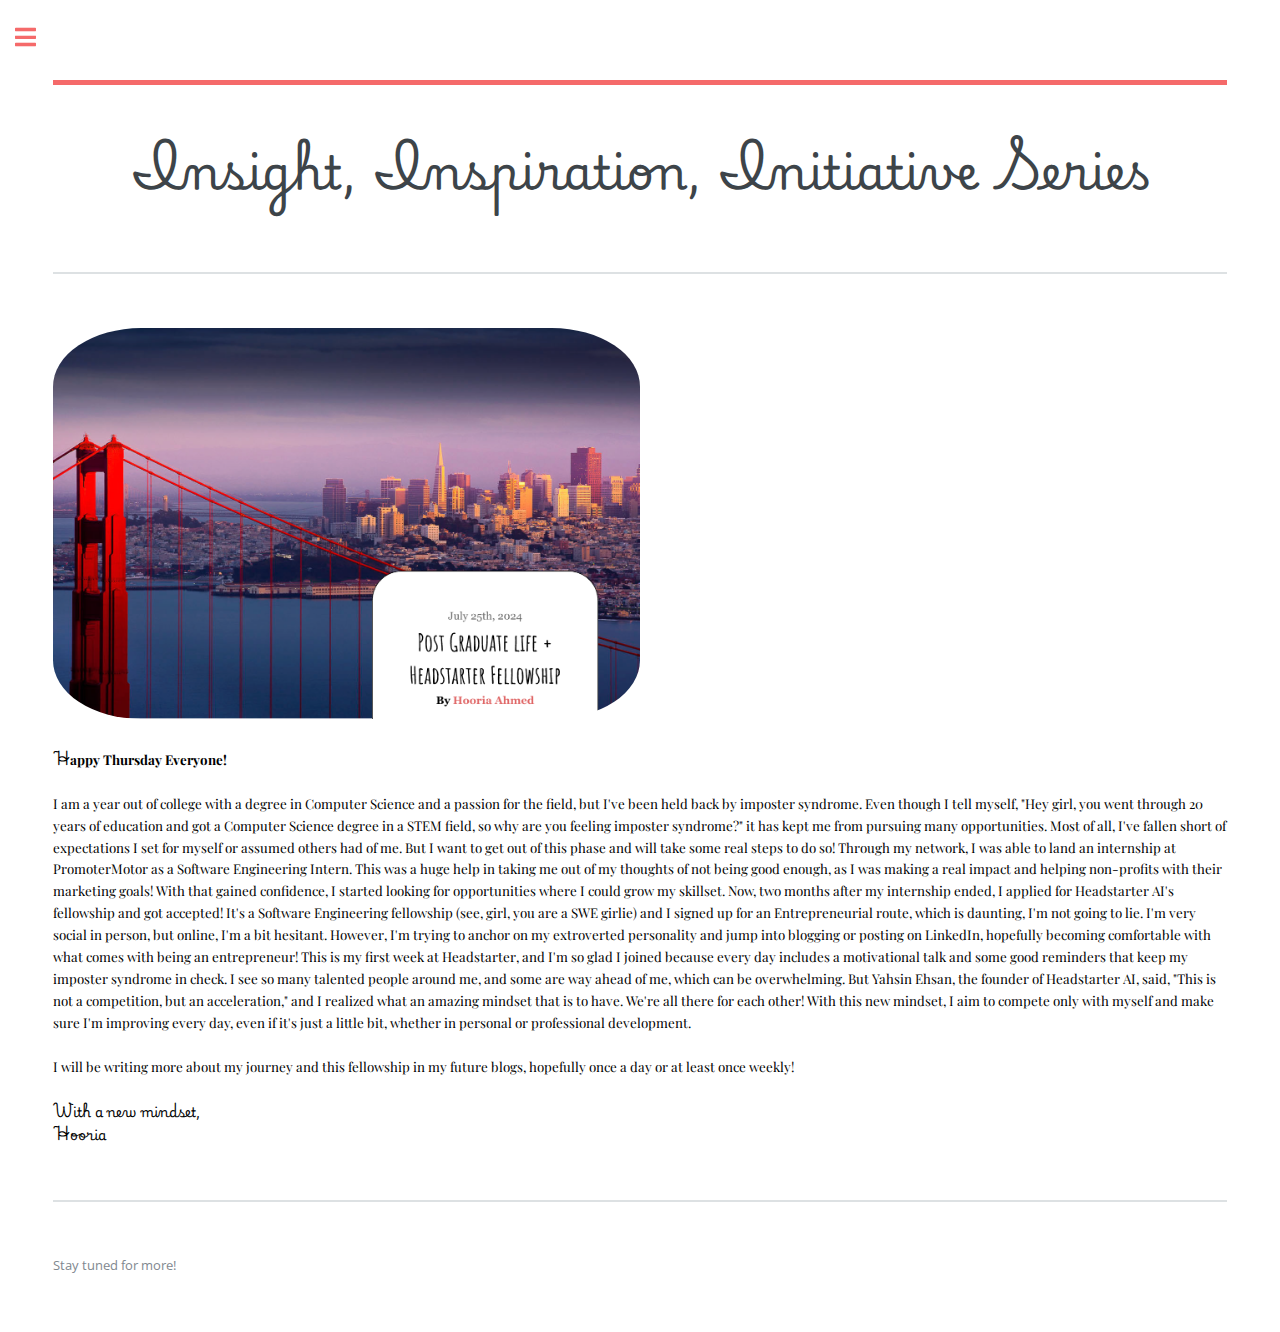
==== commit 4b8045fc: "added projects anchor" ====
--- a/blog.html
+++ b/blog.html
@@ -11,6 +11,9 @@
 		<meta name="viewport" content="width=device-width, initial-scale=1, user-scalable=no" />
 		<link rel="stylesheet" href="assets/css/main.css" />
 
+		 <!-- add icon link -->
+		 <link rel="icon" href="images/h-favicon.jpg"type="image/x-icon"/>
+
 		<!--Font Styles-->
 		<link rel="preconnect" href="https://fonts.googleapis.com">
 		<link rel="preconnect" href="https://fonts.gstatic.com" crossorigin>
@@ -18,13 +21,13 @@
 		<link href="https://fonts.googleapis.com/css2?family=Playfair+Display:ital,wght@0,400..900;1,400..900&display=swap" rel="stylesheet">
 
 		<!-- Google tag (gtag.js) -->
-		<script async src="https://www.googletagmanager.com/gtag/js?id=G-G27FX4FXC3"></script>
+		<script async src="https://www.googletagmanager.com/gtag/js?id=G-2B2VXZK2Q8"></script>
 		<script>
 		window.dataLayer = window.dataLayer || [];
 		function gtag(){dataLayer.push(arguments);}
 		gtag('js', new Date());
 
-		gtag('config', 'G-G27FX4FXC3');
+		gtag('config', 'G-2B2VXZK2Q8');
 		</script>
 	</head>
 	<body class="is-preload">
@@ -101,7 +104,7 @@
 									<ul>
 										<li><a href="index.html">Homepage</a></li>
 										<li><a href="blog.html">Blog</a></li>
-										<!-- <li><a href="elements.html">Elements</a></li> -->
+										<li><a href="index.html#projects-anchor">Projects</a></li>
 										
 								</nav>
 
--- a/assets/css/main.css
+++ b/assets/css/main.css
@@ -1245,7 +1245,7 @@
       width: 100%; }
 
 .blog-header-image {
-  width: 100%; 
+  width: 50%; 
   height: 50%; 
   border-radius: 15%;
 }
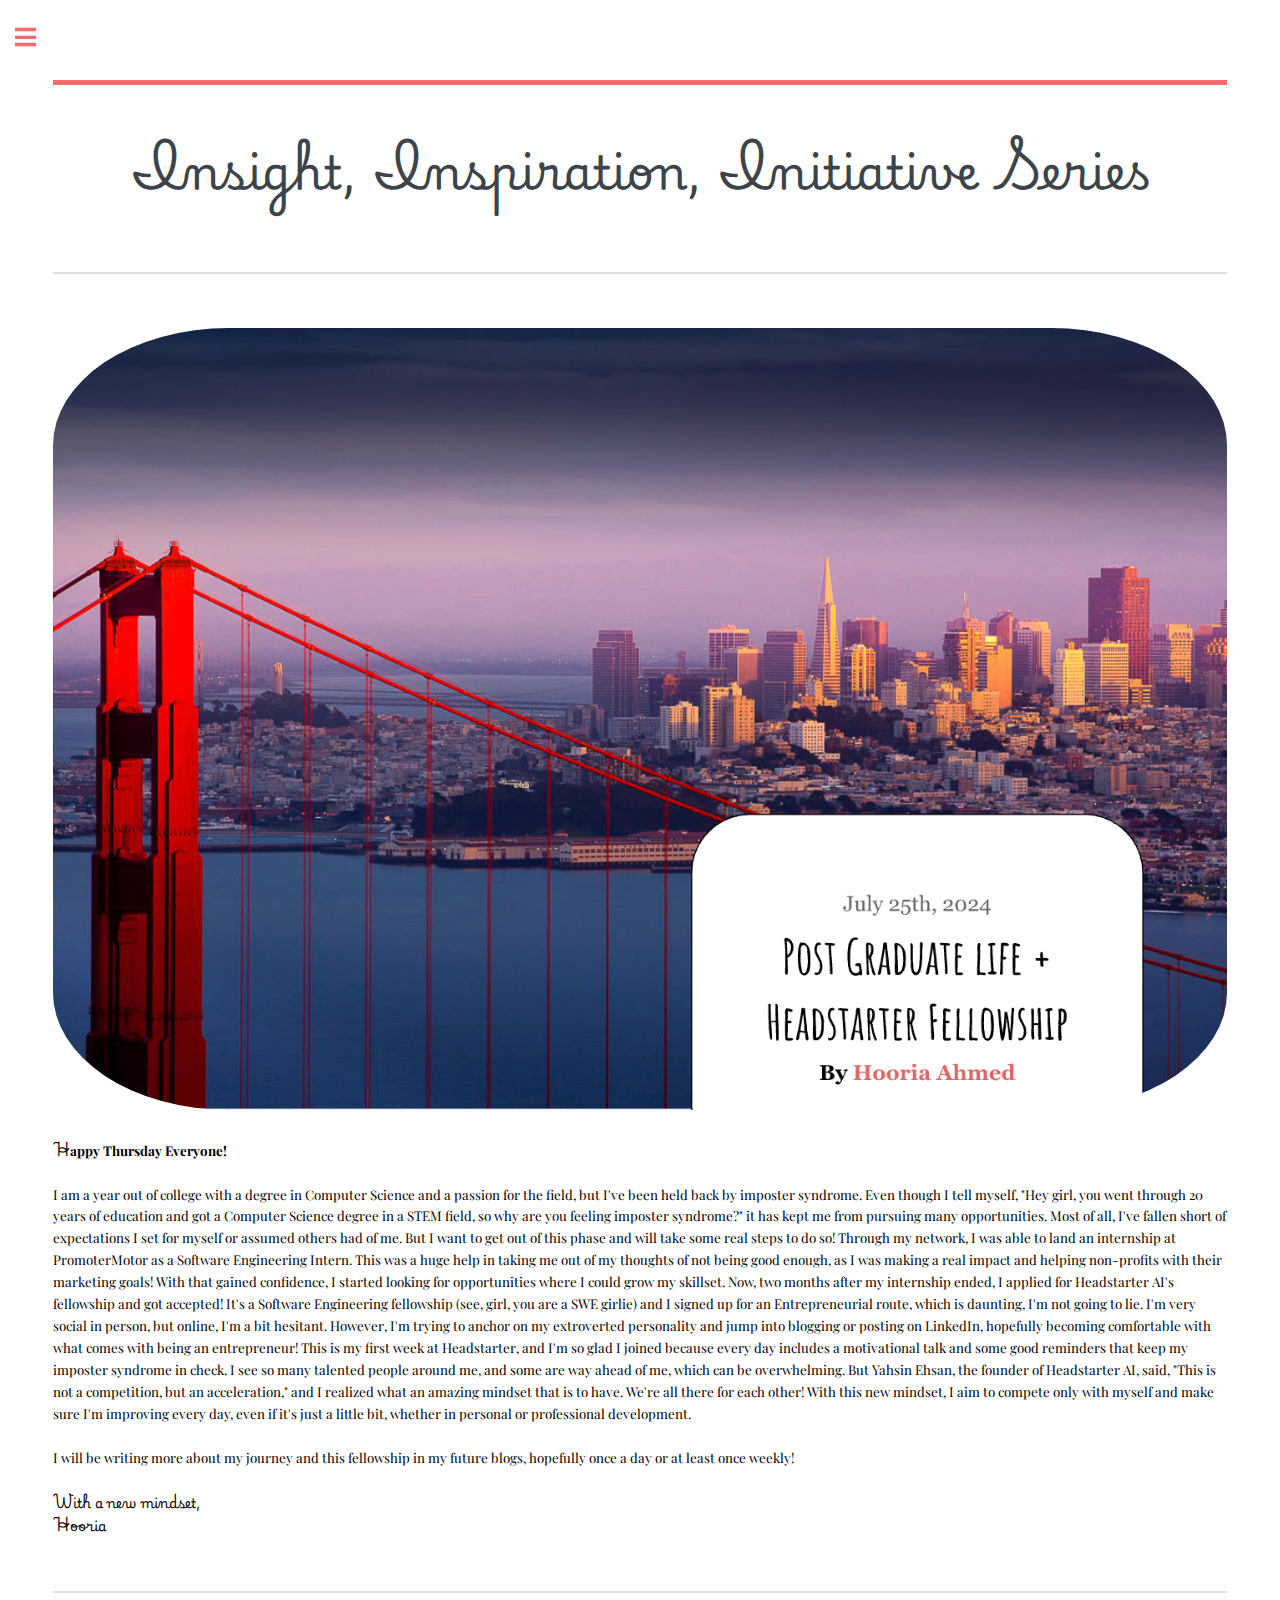
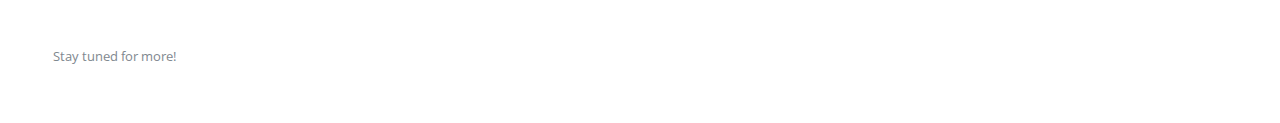
==== commit b48d105d: "alt tags added for SEO optimization" ====
--- a/blog.html
+++ b/blog.html
@@ -54,7 +54,7 @@
 
 							<!--Blog #1 -->
 								<section>
-									<img class="image object blog-header-image" src="images/Blog1Image.png" alt="" />
+									<img class="image object blog-header-image" src="images/Blog1Image.png" alt="hooria ahmed" />
 									<p style="color: black; font-family: 'Playfair Display', sans-serif;"><br><span style="font-weight: bolder;"><span style="font-family: 'Playwrite AR';"> H</span>appy Thursday Everyone!</span><br><br>
 
 										I am a year out of college with a degree in Computer Science and a passion for the field, but I've been held back by imposter syndrome. Even though I tell myself, "Hey girl, you went through 20 years of education and got a Computer Science degree in a STEM field, so why are you feeling imposter syndrome?" it has kept me from pursuing many opportunities. Most of all, I've fallen short of expectations I set for myself or assumed others had of me. But I want to get out of this phase and will take some real steps to do so!
--- a/assets/css/main.css
+++ b/assets/css/main.css
@@ -1245,7 +1245,7 @@
       width: 100%; }
 
 .blog-header-image {
-  width: 50%; 
+  width: 100%; 
   height: 50%; 
   border-radius: 15%;
 }
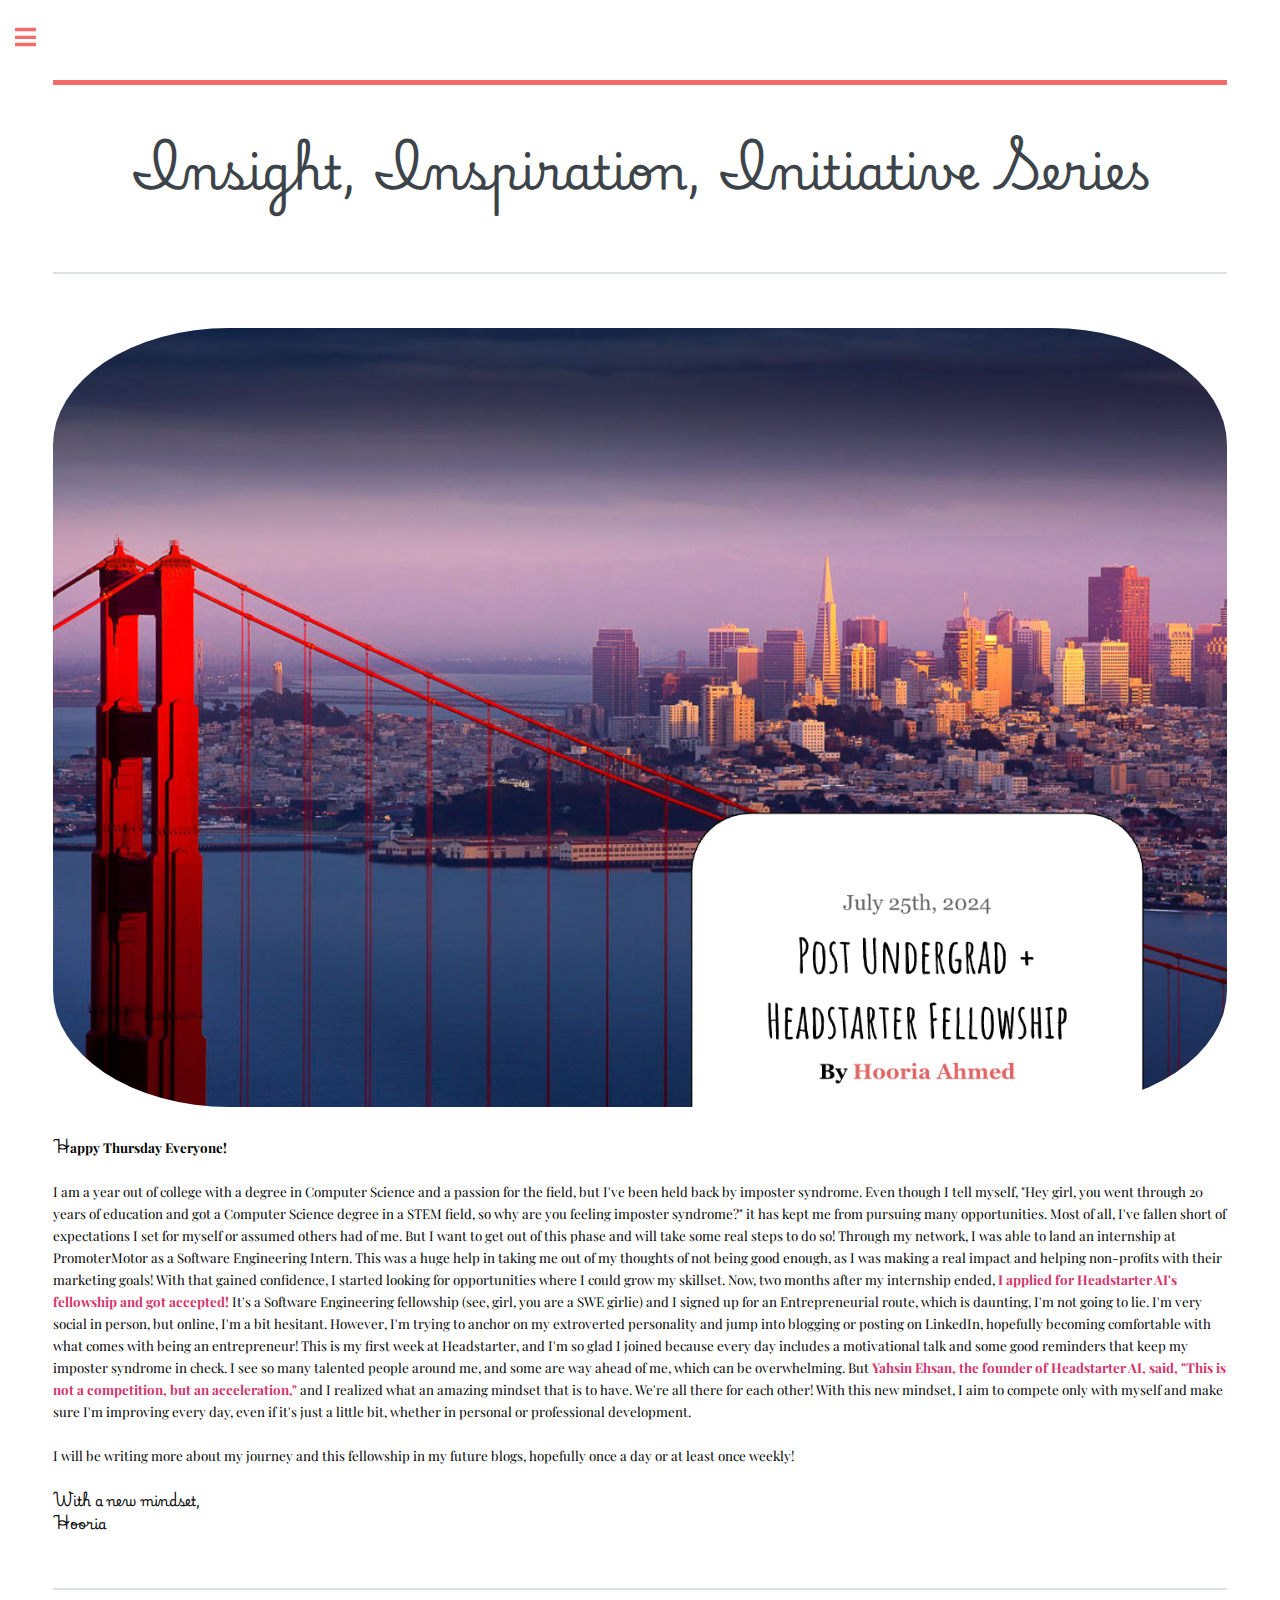
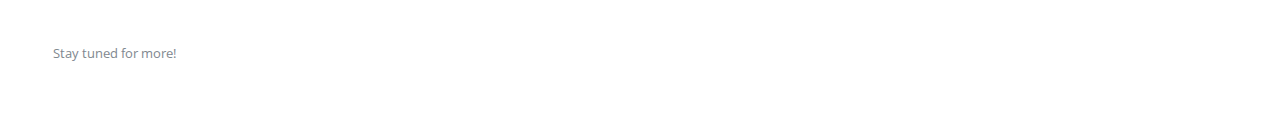
==== commit 05ca1d95: "blog change" ====
--- a/blog.html
+++ b/blog.html
@@ -61,9 +61,9 @@
 										
 										Through my network, I was able to land an internship at PromoterMotor as a Software Engineering Intern. This was a huge help in taking me out of my thoughts of not being good enough, as I was making a real impact and helping non-profits with their marketing goals! With that gained confidence, I started looking for opportunities where I could grow my skillset.
 										
-										Now, two months after my internship ended, I applied for Headstarter AI's fellowship and got accepted! It's a Software Engineering fellowship (see, girl, you are a SWE girlie) and I signed up for an Entrepreneurial route, which is daunting, I'm not going to lie. I'm very social in person, but online, I'm a bit hesitant. However, I'm trying to anchor on my extroverted personality and jump into blogging or posting on LinkedIn, hopefully becoming comfortable with what comes with being an entrepreneur!
+										Now, two months after my internship ended, <span style="font-weight: bold; color: rgb(212, 52, 108);">I applied for Headstarter AI's fellowship and got accepted!</span> It's a Software Engineering fellowship (see, girl, you are a SWE girlie) and I signed up for an Entrepreneurial route, which is daunting, I'm not going to lie. I'm very social in person, but online, I'm a bit hesitant. However, I'm trying to anchor on my extroverted personality and jump into blogging or posting on LinkedIn, hopefully becoming comfortable with what comes with being an entrepreneur!
 										
-										This is my first week at Headstarter, and I'm so glad I joined because every day includes a motivational talk and some good reminders that keep my imposter syndrome in check. I see so many talented people around me, and some are way ahead of me, which can be overwhelming. But Yahsin Ehsan, the founder of Headstarter AI, said, "This is not a competition, but an acceleration," and I realized what an amazing mindset that is to have. We're all there for each other!
+										This is my first week at Headstarter, and I'm so glad I joined because every day includes a motivational talk and some good reminders that keep my imposter syndrome in check. I see so many talented people around me, and some are way ahead of me, which can be overwhelming. But <span style="font-weight: bold; color: rgb(212, 52, 108);">Yahsin Ehsan, the founder of Headstarter AI, said, "This is not a competition, but an acceleration,"</span> and I realized what an amazing mindset that is to have. We're all there for each other!
 										
 										With this new mindset, I aim to compete only with myself and make sure I'm improving every day, even if it's just a little bit, whether in personal or professional development.<br>
 										
@@ -116,7 +116,7 @@
 									<div class="mini-posts">
 										<article>
 											<a href="blog.html" class="image"><img src="images/Blog1Image.png" alt="" /></a>
-											<a href="blog.html"><p>Post-graduate Life and Headstarter Fellowship</a>
+											<a href="blog.html"><p>Post Undergrad Life and Headstarter Fellowship</a>
 											</p>
 										</article>
 										
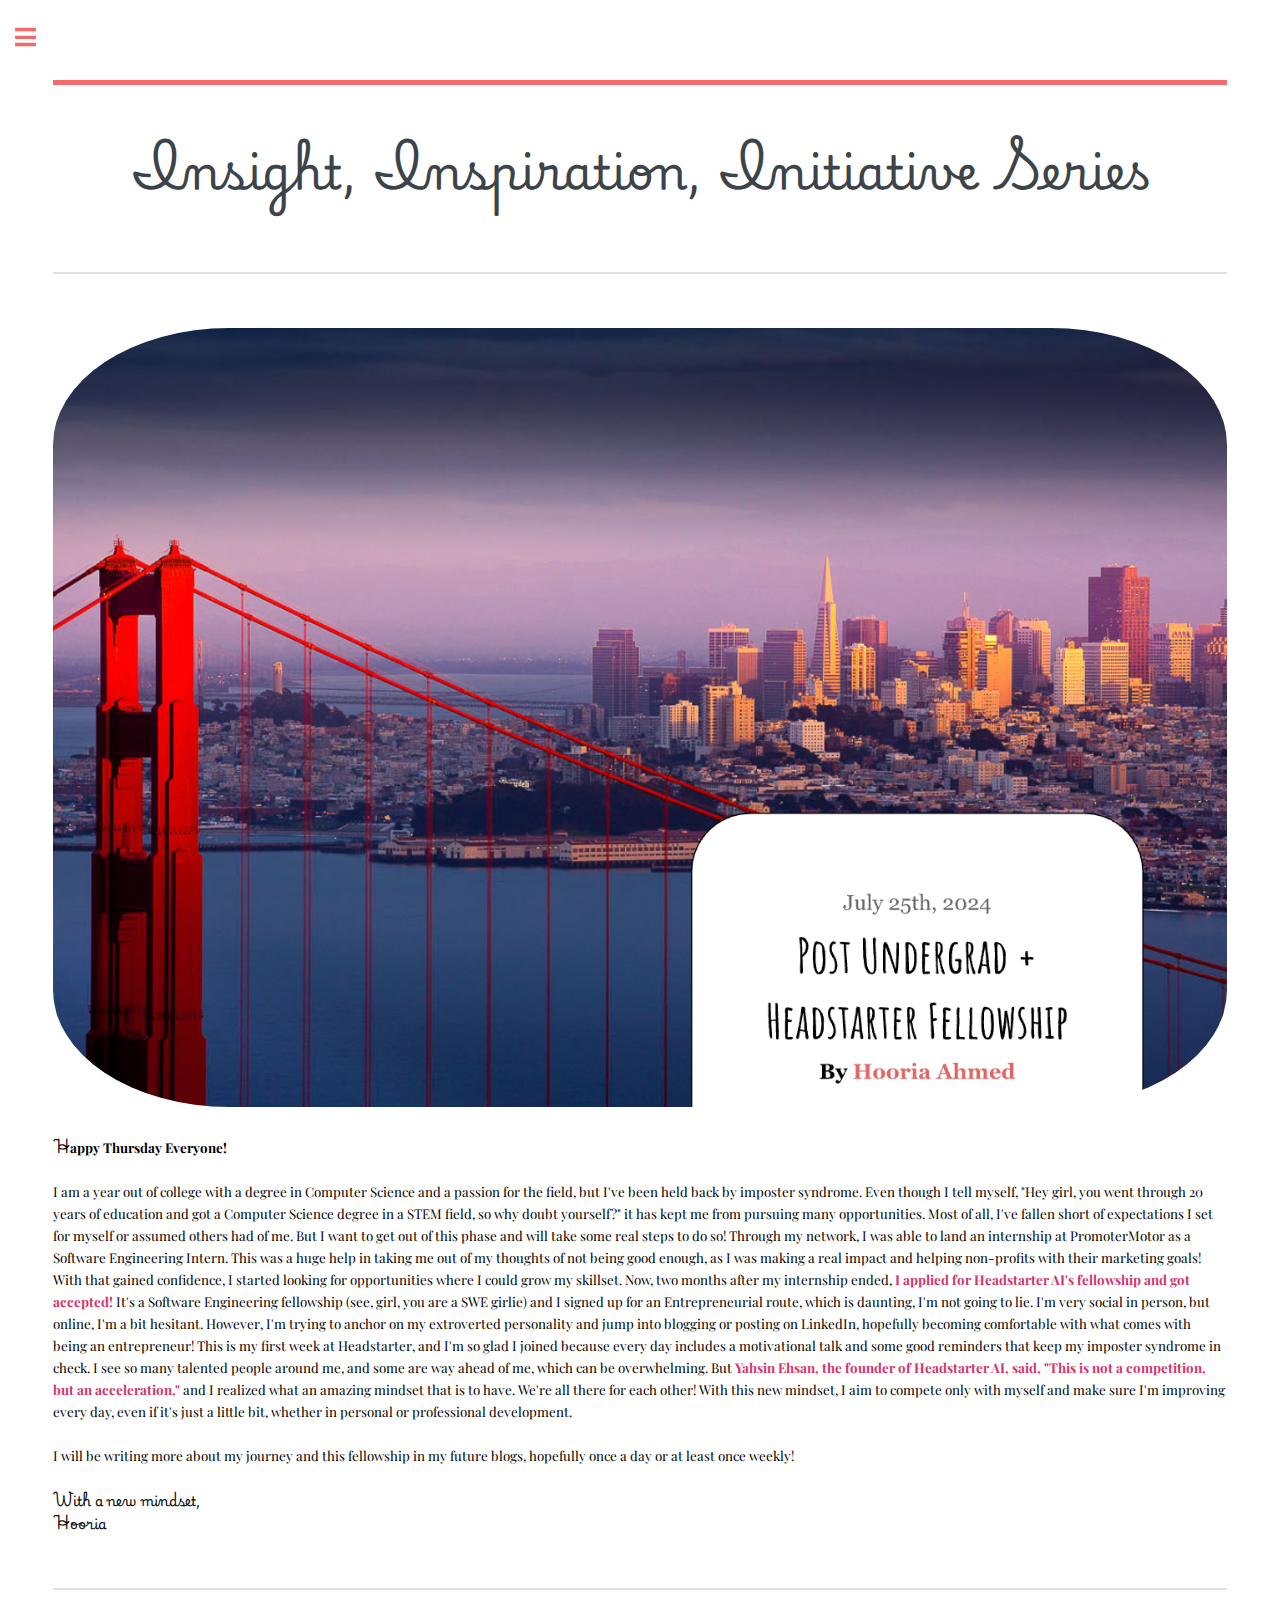
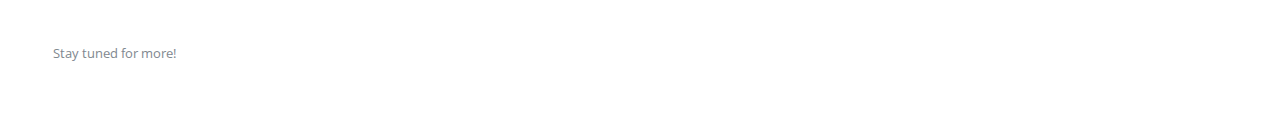
==== commit f4cf8584: "Update blog.html" ====
--- a/blog.html
+++ b/blog.html
@@ -57,7 +57,7 @@
 									<img class="image object blog-header-image" src="images/Blog1Image.png" alt="hooria ahmed" />
 									<p style="color: black; font-family: 'Playfair Display', sans-serif;"><br><span style="font-weight: bolder;"><span style="font-family: 'Playwrite AR';"> H</span>appy Thursday Everyone!</span><br><br>
 
-										I am a year out of college with a degree in Computer Science and a passion for the field, but I've been held back by imposter syndrome. Even though I tell myself, "Hey girl, you went through 20 years of education and got a Computer Science degree in a STEM field, so why are you feeling imposter syndrome?" it has kept me from pursuing many opportunities. Most of all, I've fallen short of expectations I set for myself or assumed others had of me. But I want to get out of this phase and will take some real steps to do so!
+										I am a year out of college with a degree in Computer Science and a passion for the field, but I've been held back by imposter syndrome. Even though I tell myself, "Hey girl, you went through 20 years of education and got a Computer Science degree in a STEM field, so why doubt yourself?" it has kept me from pursuing many opportunities. Most of all, I've fallen short of expectations I set for myself or assumed others had of me. But I want to get out of this phase and will take some real steps to do so!
 										
 										Through my network, I was able to land an internship at PromoterMotor as a Software Engineering Intern. This was a huge help in taking me out of my thoughts of not being good enough, as I was making a real impact and helping non-profits with their marketing goals! With that gained confidence, I started looking for opportunities where I could grow my skillset.
 										
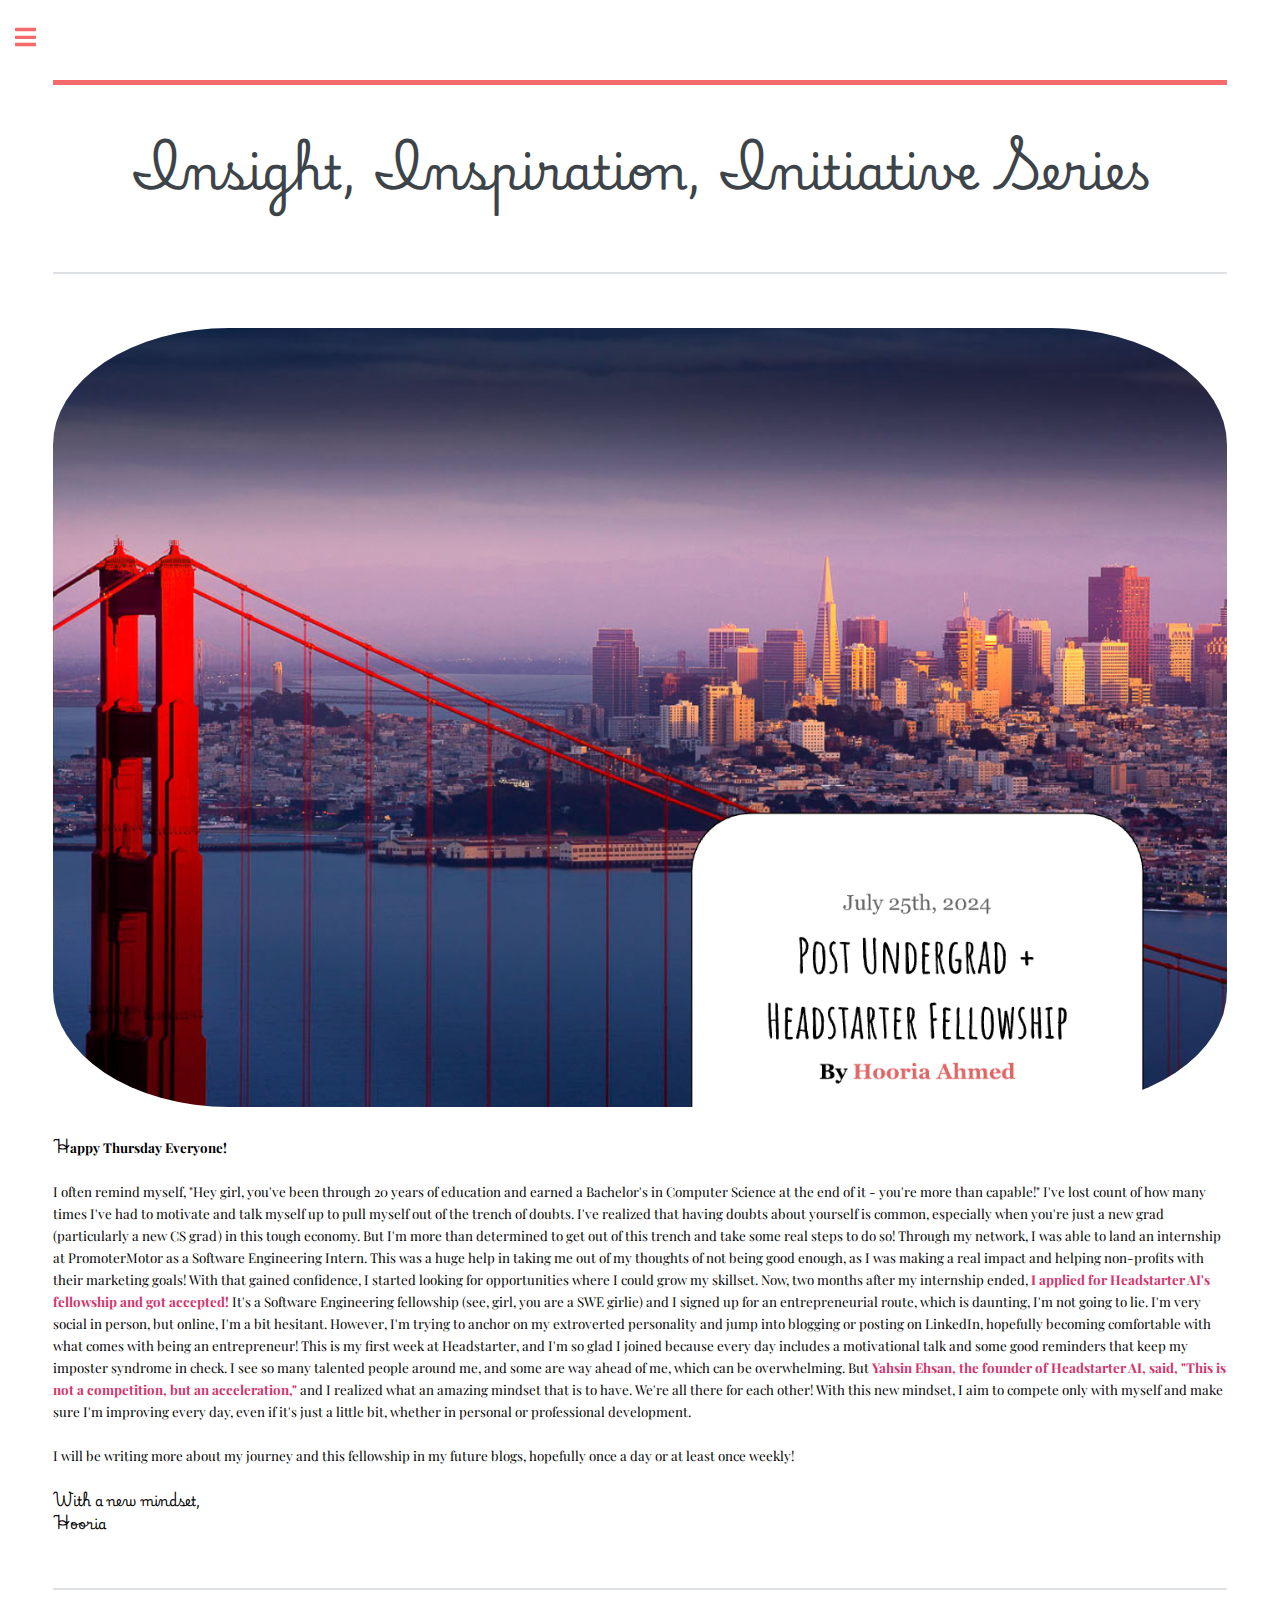
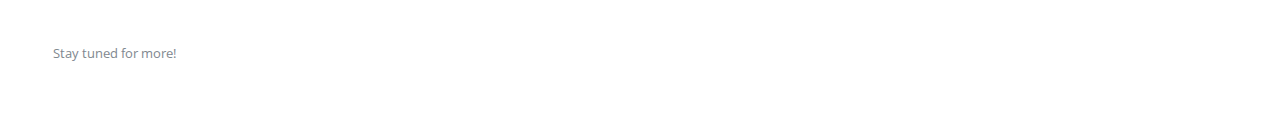
==== commit 528ef68b: "Update blog.html" ====
--- a/blog.html
+++ b/blog.html
@@ -57,11 +57,10 @@
 									<img class="image object blog-header-image" src="images/Blog1Image.png" alt="hooria ahmed" />
 									<p style="color: black; font-family: 'Playfair Display', sans-serif;"><br><span style="font-weight: bolder;"><span style="font-family: 'Playwrite AR';"> H</span>appy Thursday Everyone!</span><br><br>
 
-										I am a year out of college with a degree in Computer Science and a passion for the field, but I've been held back by imposter syndrome. Even though I tell myself, "Hey girl, you went through 20 years of education and got a Computer Science degree in a STEM field, so why doubt yourself?" it has kept me from pursuing many opportunities. Most of all, I've fallen short of expectations I set for myself or assumed others had of me. But I want to get out of this phase and will take some real steps to do so!
-										
+										I often remind myself, "Hey girl, you've been through 20 years of education and earned a Bachelor's in Computer Science at the end of it - you're more than capable!" I've lost count of how many times I've had to motivate and talk myself up to pull myself out of the trench of doubts. I've realized that having doubts about yourself is common, especially when you're just a new grad (particularly a new CS grad) in this tough economy. But I'm more than determined to get out of this trench and take some real steps to do so!										
 										Through my network, I was able to land an internship at PromoterMotor as a Software Engineering Intern. This was a huge help in taking me out of my thoughts of not being good enough, as I was making a real impact and helping non-profits with their marketing goals! With that gained confidence, I started looking for opportunities where I could grow my skillset.
 										
-										Now, two months after my internship ended, <span style="font-weight: bold; color: rgb(212, 52, 108);">I applied for Headstarter AI's fellowship and got accepted!</span> It's a Software Engineering fellowship (see, girl, you are a SWE girlie) and I signed up for an Entrepreneurial route, which is daunting, I'm not going to lie. I'm very social in person, but online, I'm a bit hesitant. However, I'm trying to anchor on my extroverted personality and jump into blogging or posting on LinkedIn, hopefully becoming comfortable with what comes with being an entrepreneur!
+										Now, two months after my internship ended, <span style="font-weight: bold; color: rgb(212, 52, 108);">I applied for Headstarter AI's fellowship and got accepted!</span> It's a Software Engineering fellowship (see, girl, you are a SWE girlie) and I signed up for an entrepreneurial route, which is daunting, I'm not going to lie. I'm very social in person, but online, I'm a bit hesitant. However, I'm trying to anchor on my extroverted personality and jump into blogging or posting on LinkedIn, hopefully becoming comfortable with what comes with being an entrepreneur!
 										
 										This is my first week at Headstarter, and I'm so glad I joined because every day includes a motivational talk and some good reminders that keep my imposter syndrome in check. I see so many talented people around me, and some are way ahead of me, which can be overwhelming. But <span style="font-weight: bold; color: rgb(212, 52, 108);">Yahsin Ehsan, the founder of Headstarter AI, said, "This is not a competition, but an acceleration,"</span> and I realized what an amazing mindset that is to have. We're all there for each other!
 										
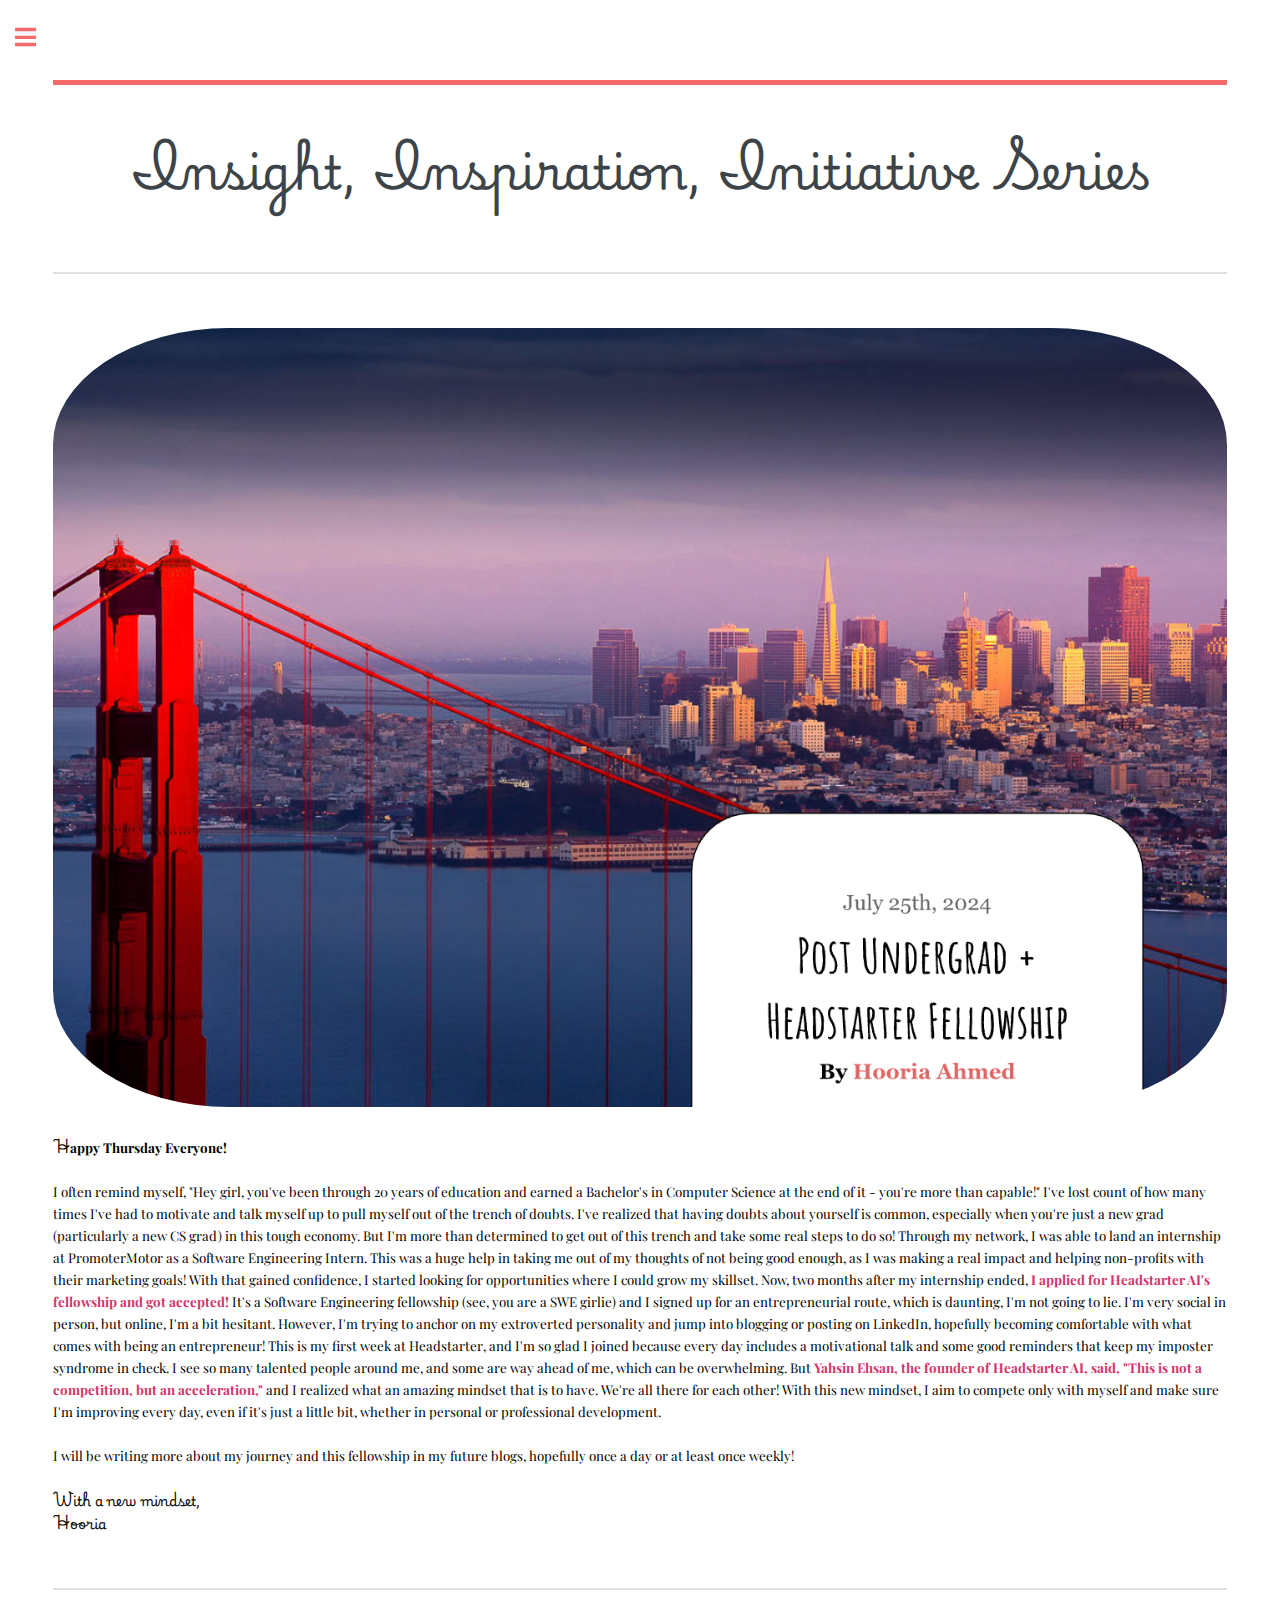
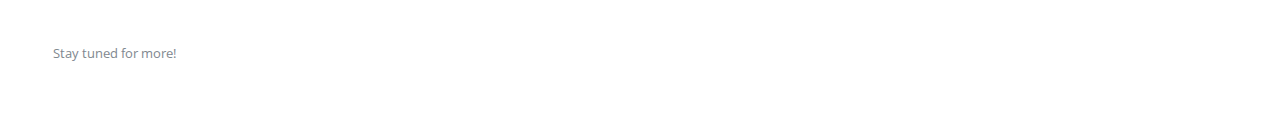
==== commit 0e938916: "Update blog.html" ====
--- a/blog.html
+++ b/blog.html
@@ -60,7 +60,7 @@
 										I often remind myself, "Hey girl, you've been through 20 years of education and earned a Bachelor's in Computer Science at the end of it - you're more than capable!" I've lost count of how many times I've had to motivate and talk myself up to pull myself out of the trench of doubts. I've realized that having doubts about yourself is common, especially when you're just a new grad (particularly a new CS grad) in this tough economy. But I'm more than determined to get out of this trench and take some real steps to do so!										
 										Through my network, I was able to land an internship at PromoterMotor as a Software Engineering Intern. This was a huge help in taking me out of my thoughts of not being good enough, as I was making a real impact and helping non-profits with their marketing goals! With that gained confidence, I started looking for opportunities where I could grow my skillset.
 										
-										Now, two months after my internship ended, <span style="font-weight: bold; color: rgb(212, 52, 108);">I applied for Headstarter AI's fellowship and got accepted!</span> It's a Software Engineering fellowship (see, girl, you are a SWE girlie) and I signed up for an entrepreneurial route, which is daunting, I'm not going to lie. I'm very social in person, but online, I'm a bit hesitant. However, I'm trying to anchor on my extroverted personality and jump into blogging or posting on LinkedIn, hopefully becoming comfortable with what comes with being an entrepreneur!
+										Now, two months after my internship ended, <span style="font-weight: bold; color: rgb(212, 52, 108);">I applied for Headstarter AI's fellowship and got accepted!</span> It's a Software Engineering fellowship (see, you are a SWE girlie) and I signed up for an entrepreneurial route, which is daunting, I'm not going to lie. I'm very social in person, but online, I'm a bit hesitant. However, I'm trying to anchor on my extroverted personality and jump into blogging or posting on LinkedIn, hopefully becoming comfortable with what comes with being an entrepreneur!
 										
 										This is my first week at Headstarter, and I'm so glad I joined because every day includes a motivational talk and some good reminders that keep my imposter syndrome in check. I see so many talented people around me, and some are way ahead of me, which can be overwhelming. But <span style="font-weight: bold; color: rgb(212, 52, 108);">Yahsin Ehsan, the founder of Headstarter AI, said, "This is not a competition, but an acceleration,"</span> and I realized what an amazing mindset that is to have. We're all there for each other!
 										
